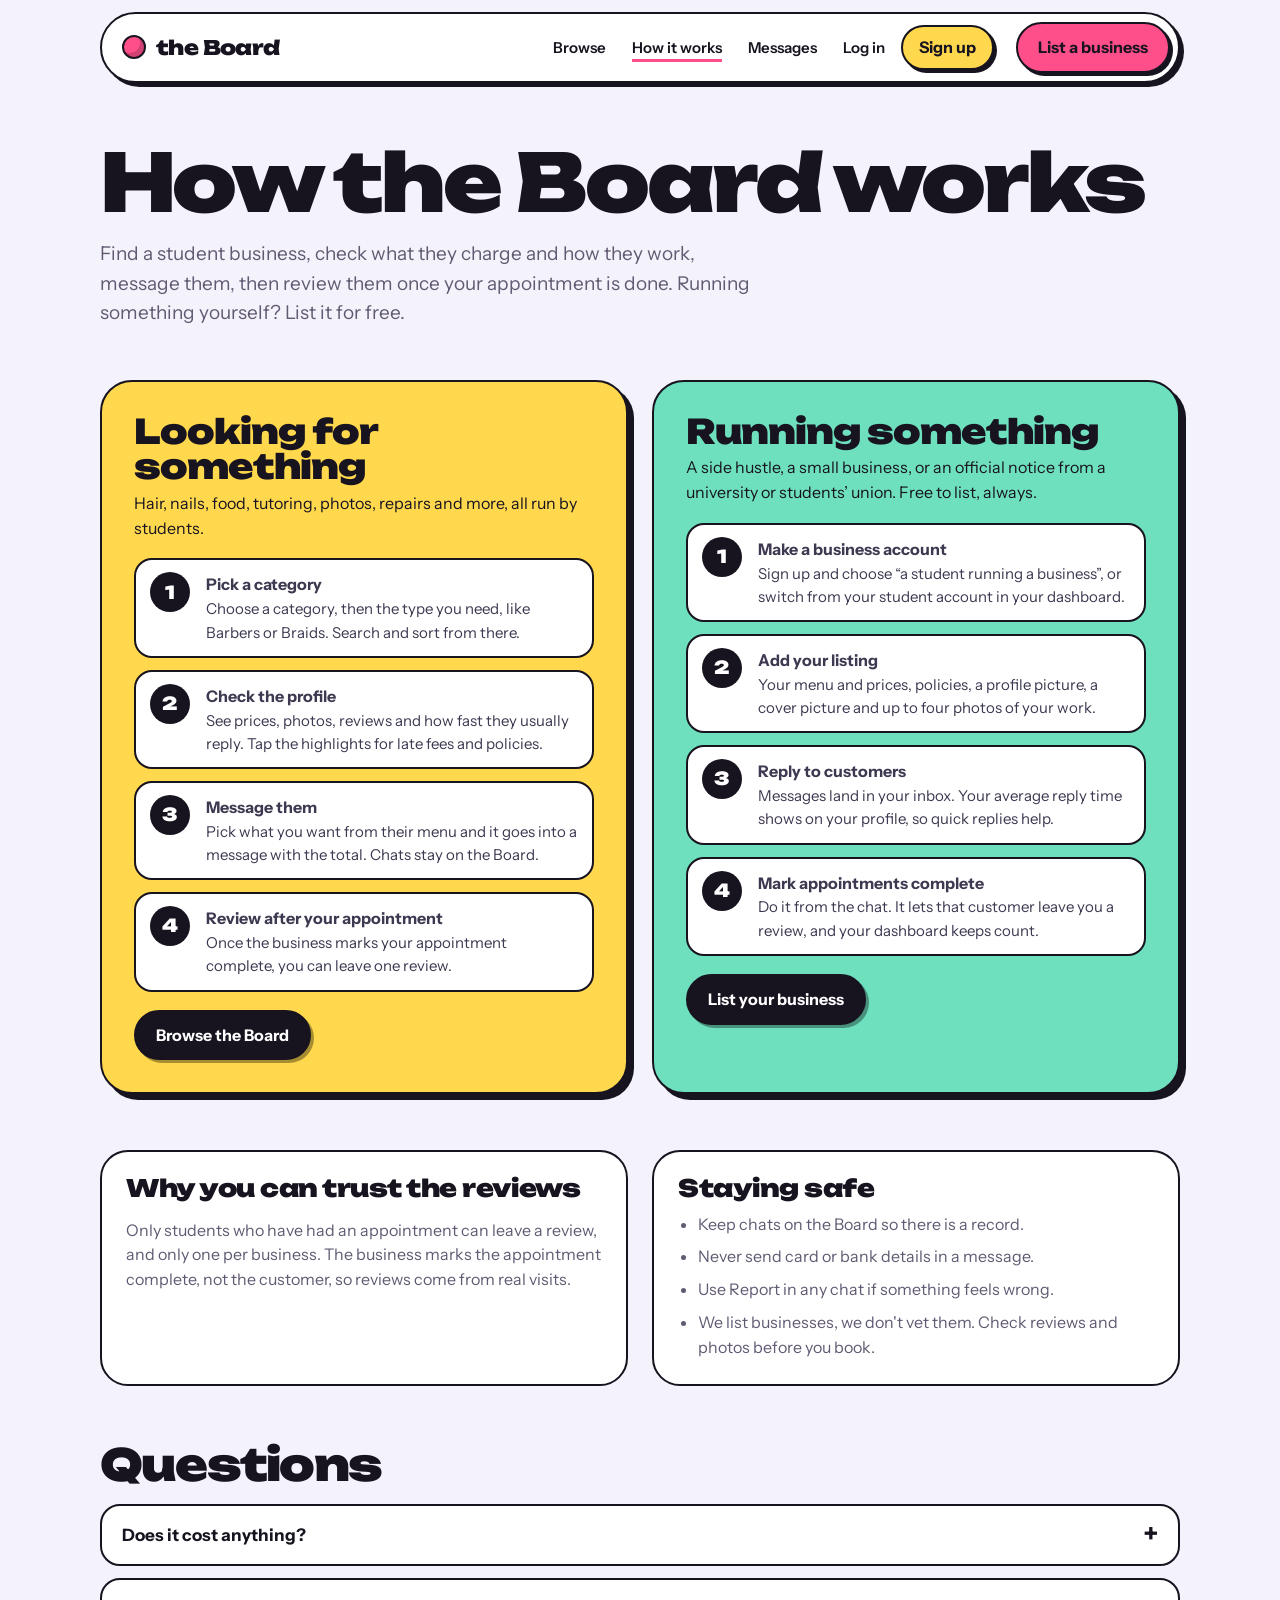
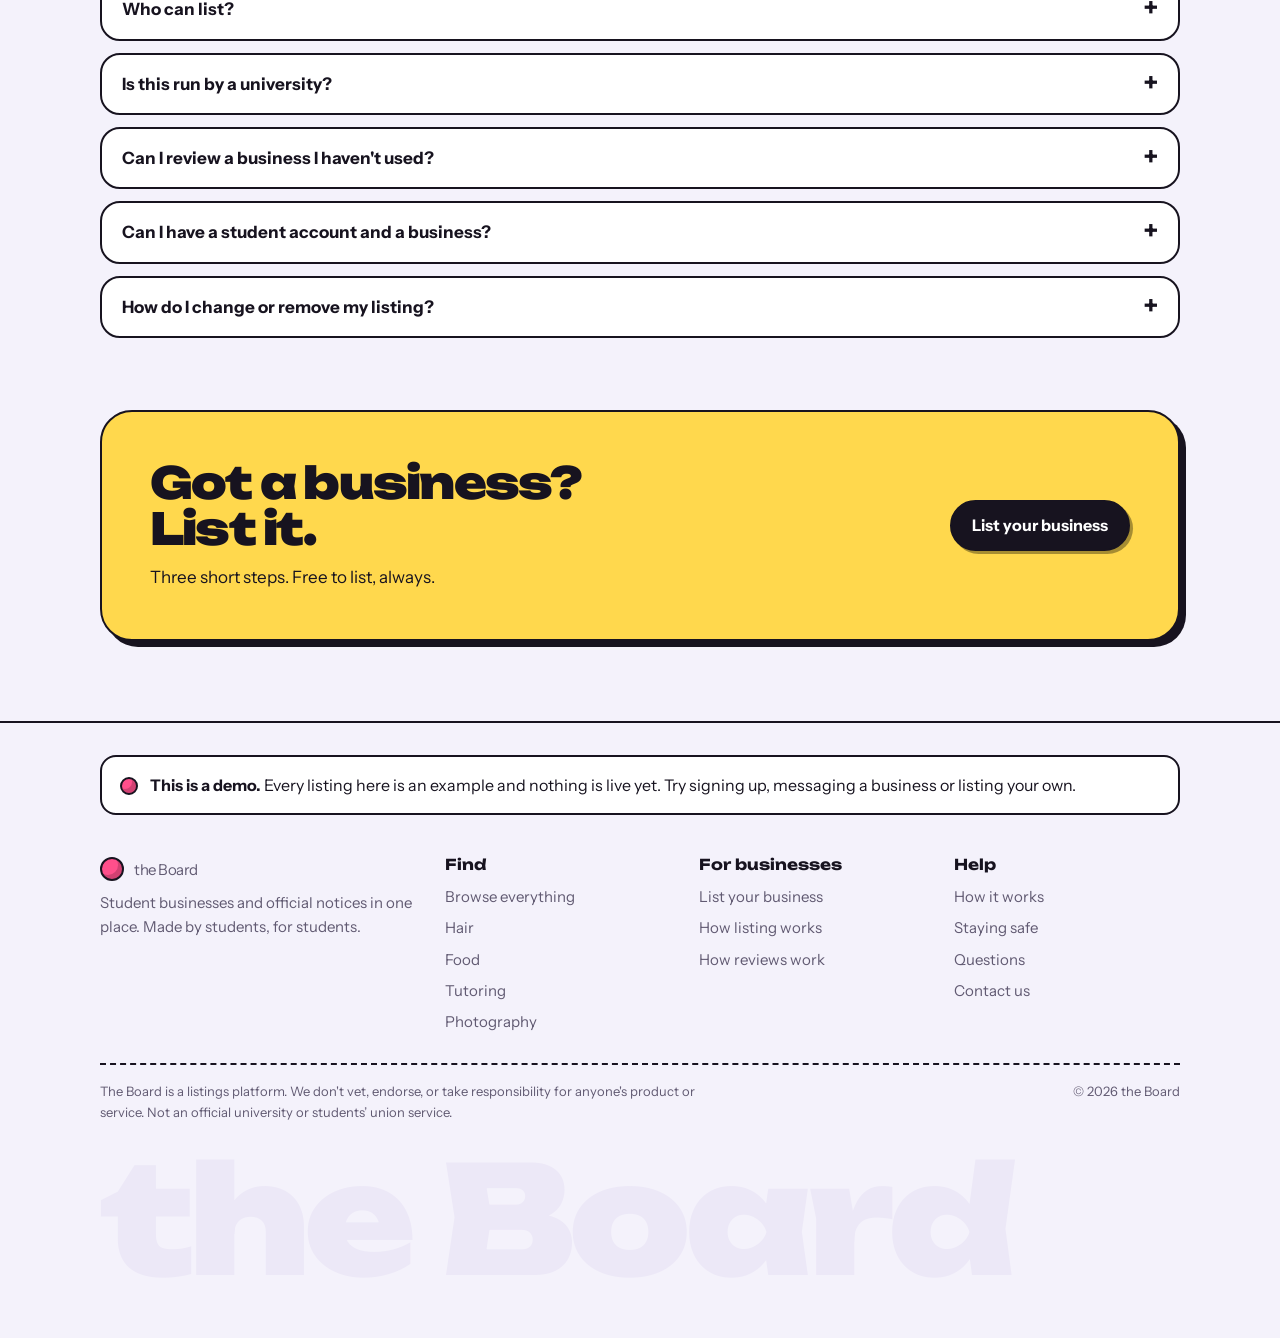
==== how-it-works.html @ af0146d9 "Recommended for you (location, rating, reviews), rating dropdown, remove societies Co-Authored-By: C" ====
<!doctype html>
<html lang="en">
<head>
<meta charset="utf-8">
<meta name="viewport" content="width=device-width, initial-scale=1, viewport-fit=cover">
<meta name="color-scheme" content="light dark">
<title>How it works | the Board</title>
<meta name="description" content="How finding, messaging, reviewing and listing work on the Board.">
<link rel="preconnect" href="https://fonts.googleapis.com">
<link rel="preconnect" href="https://fonts.gstatic.com" crossorigin>
<link rel="stylesheet" href="https://fonts.googleapis.com/css2?family=Unbounded:wght@700;900&family=Instrument+Sans:wght@400;500;600;700&display=swap">
<link rel="stylesheet" href="css/styles.css">
</head>
<body data-page="how">

<header id="site-header"></header>

<main id="top">
  <section class="wrap page-hero">
    <h1>How the Board works</h1>
    <p>Find a student business, check what they charge and how they work, message them, then review them once your appointment is done. Running something yourself? List it for free.</p>
  </section>

  <section class="wrap paths" aria-label="Two ways to use the Board">
    <div class="path" id="students" style="background:var(--butter)">
      <h2>Looking for something</h2>
      <p>Hair, nails, food, tutoring, photos, repairs and more, all run by students.</p>
      <ol>
        <li><span><b>Pick a category</b><span>Choose a category, then the type you need, like Barbers or Braids. Search and sort from there.</span></span></li>
        <li><span><b>Check the profile</b><span>See prices, photos, reviews and how fast they usually reply. Tap the highlights for late fees and policies.</span></span></li>
        <li><span><b>Message them</b><span>Pick what you want from their menu and it goes into a message with the total. Chats stay on the Board.</span></span></li>
        <li><span><b>Review after your appointment</b><span>Once the business marks your appointment complete, you can leave one review.</span></span></li>
      </ol>
      <a class="btn dark" href="index.html#browse">Browse the Board</a>
    </div>
    <div class="path" id="businesses" style="background:var(--mint)">
      <h2>Running something</h2>
      <p>A side hustle, a small business, or an official notice from a university or students’ union. Free to list, always.</p>
      <ol>
        <li><span><b>Make a business account</b><span>Sign up and choose “a student running a business”, or switch from your student account in your dashboard.</span></span></li>
        <li><span><b>Add your listing</b><span>Your menu and prices, policies, a profile picture, a cover picture and up to four photos of your work.</span></span></li>
        <li><span><b>Reply to customers</b><span>Messages land in your inbox. Your average reply time shows on your profile, so quick replies help.</span></span></li>
        <li><span><b>Mark appointments complete</b><span>Do it from the chat. It lets that customer leave you a review, and your dashboard keeps count.</span></span></li>
      </ol>
      <button class="btn dark" type="button" data-open-register>List your business</button>
    </div>
  </section>

  <section class="wrap info">
    <div class="infobox" id="reviews">
      <h2>Why you can trust the reviews</h2>
      <p>Only students who have had an appointment can leave a review, and only one per business. The business marks the appointment complete, not the customer, so reviews come from real visits.</p>
    </div>
    <div class="infobox" id="safety">
      <h2>Staying safe</h2>
      <ul>
        <li>Keep chats on the Board so there is a record.</li>
        <li>Never send card or bank details in a message.</li>
        <li>Use Report in any chat if something feels wrong.</li>
        <li>We list businesses, we don't vet them. Check reviews and photos before you book.</li>
      </ul>
    </div>
  </section>

  <section class="wrap faq" id="faq" aria-labelledby="faq-h">
    <h2 id="faq-h">Questions</h2>
    <details><summary>Does it cost anything?</summary><p>No. Browsing, messaging and listing are all free.</p></details>
    <details><summary>Who can list?</summary><p>Any student running a business, plus university and students’ union staff for official notices. You need a business account to list.</p></details>
    <details><summary>Is this run by a university?</summary><p>No. The Board is made by students. It is not an official university or students’ union service, and it is open to students from any university.</p></details>
    <details><summary>Can I review a business I haven't used?</summary><p>No. Reviews unlock once the business marks your appointment complete, so every review comes from a real customer.</p></details>
    <details><summary>Can I have a student account and a business?</summary><p>Yes. A business account can still message other businesses. Use “My enquiries” in Messages to see those chats.</p></details>
    <details><summary>How do I change or remove my listing?</summary><p>Email us at hello@theboard.example for now. Editing from your dashboard is coming.</p></details>
  </section>

  <section class="wrap" aria-labelledby="join-h">
    <div class="banner">
      <div><h2 id="join-h">Got a business? List it.</h2><p>Three short steps. Free to list, always.</p></div>
      <button class="btn dark" type="button" data-open-register>List your business</button>
    </div>
  </section>
</main>

<footer id="site-footer"></footer>
<noscript><div class="wrap" style="padding-block:24px">The Board needs JavaScript.</div></noscript>

<!-- Order matters: settings, demo backend (remove these two in production), API client, then the screens. -->
<script src="js/config.js"></script>
<script src="js/seed.js"></script>
<script src="js/mock-backend.js"></script>
<script src="js/api.js"></script>
<script src="js/ui-core.js"></script>
<script src="js/ui-shell.js"></script>
<script src="js/ui-auth.js"></script>
<script src="js/ui-browse.js"></script>
<script src="js/ui-register.js"></script>
<script src="js/ui-detail.js"></script>
<script src="js/ui-messages.js"></script>
<script src="js/ui-dashboard.js"></script>
<script src="js/ui-home.js"></script>
<script src="js/main.js"></script>
</body>
</html>
---- css/styles.css ----
/* ===== Tokens ===== */
:root{
  --bg:#F4F2FB; --surface:#FFFFFF; --ink:#17131F; --muted:#615A72; --line:#17131F; --shadow:#17131F; --chip:#ECE8F7;
  --pink:#FF4F8B; --butter:#FFD84D; --mint:#6EE0BE; --lilac:#B9A8FF; --sky:#7CC6FF; --onpop:#17131F;
  --radius:24px;
  --display:"Unbounded","Arial Black",system-ui,sans-serif;
  --body:"Instrument Sans",system-ui,-apple-system,"Segoe UI",sans-serif;
  --mono:ui-monospace,SFMono-Regular,Menlo,Consolas,monospace;
}
@media (prefers-color-scheme:dark){
  :root{
    --bg:#120F19; --surface:#1D1828; --ink:#F3F0FA; --muted:#A79FBA; --line:#F3F0FA; --shadow:#000000; --chip:#2A2338;
    --pink:#FF6A9C;
  }
}

/* ===== Base ===== */
*{box-sizing:border-box}
html{scroll-behavior:smooth;scroll-padding-top:96px;scrollbar-color:var(--muted) var(--bg)}
body{margin:0;background:var(--bg);color:var(--ink);font-family:var(--body);font-size:16px;line-height:1.55;-webkit-font-smoothing:antialiased}
::selection{background:var(--pink);color:var(--onpop)}
input,textarea,select{caret-color:var(--pink)}
h1,h2,h3{font-family:var(--display);margin:0;line-height:1.05;text-wrap:balance}
a{color:inherit}
button{font:inherit;color:inherit;cursor:pointer}
:focus-visible{outline:3px solid var(--pink);outline-offset:3px}
.wrap{max-width:1120px;margin:0 auto;padding-inline:20px}
.sr{position:absolute;width:1px;height:1px;overflow:hidden;clip:rect(0 0 0 0);white-space:nowrap}
svg{display:block;flex:none}

/* ===== Buttons ===== */
.btn{display:inline-flex;align-items:center;justify-content:center;gap:8px;border:2px solid var(--line);border-radius:999px;padding:11px 20px;font-weight:700;background:var(--butter);color:var(--onpop);box-shadow:3px 3px 0 var(--shadow);text-decoration:none;transition:transform .12s,box-shadow .12s}
.btn:hover{transform:translate(-2px,-2px);box-shadow:5px 5px 0 var(--shadow)}
.btn:active{transform:translate(2px,2px);box-shadow:1px 1px 0 var(--shadow)}
.btn.pink{background:var(--pink)}
.btn.ghost{background:var(--surface);color:var(--ink)}
.btn.dark{background:#17131F;color:#FFFFFF;border-color:#17131F;box-shadow:3px 3px 0 rgba(0,0,0,.35)}
.btn[disabled]{opacity:.5;cursor:not-allowed;transform:none;box-shadow:none}

/* ===== Header (option C pill) ===== */
.bar{position:sticky;top:0;z-index:20;background:var(--bg);padding-block:12px}
.pill{display:flex;align-items:center;justify-content:space-between;gap:12px;border:2px solid var(--line);border-radius:999px;background:var(--surface);padding:8px 8px 8px 20px;box-shadow:4px 4px 0 var(--shadow)}
.logo{display:flex;align-items:center;gap:10px;font-family:var(--display);font-weight:900;font-size:20px;letter-spacing:-.03em;text-decoration:none}
.pin{width:24px;height:24px;border-radius:50%;background:var(--pink);border:2px solid var(--line);box-shadow:inset -4px -4px 0 rgba(0,0,0,.18)}
.nav{display:flex;align-items:center;gap:22px;white-space:nowrap}
.nav a.l{font-weight:600;font-size:15px;text-decoration:none;padding:8px 2px}
.nav a.l:hover{text-decoration:underline;text-underline-offset:4px}
.authnav{display:inline-flex;align-items:center;gap:14px}
.authnav .me{display:inline-flex;align-items:center;gap:8px;font-weight:600;font-size:14px}
.authnav .me .av{box-shadow:none}
.authnav .btn{padding:8px 16px}
.logo{white-space:nowrap}
@media (max-width:640px){.nav a.l,.authnav .navbtn,.authnav .me span:last-child,.listbtn{display:none}.nav{gap:12px}}

/* ===== Hero (friend's theme) ===== */
.hero{position:relative;padding-block:44px 36px}
.eyebrow{display:flex;flex-wrap:wrap;gap:8px;align-items:center;font-family:var(--mono);font-size:12px;letter-spacing:.1em;text-transform:uppercase;color:var(--muted)}
.eyebrow i{width:8px;height:8px;border-radius:50%;background:var(--mint);border:1.5px solid var(--line)}
.hero h1{font-size:clamp(40px,8.4vw,92px);font-weight:900;letter-spacing:-.04em;margin-top:18px;max-width:14ch}
.hero h1 .hl{display:inline-block;background:var(--butter);color:var(--onpop);padding:0 .12em;border-radius:.12em;transform:rotate(-2deg)}
.hero h1 .sq{text-decoration:underline wavy var(--pink);text-decoration-thickness:.07em;text-underline-offset:.12em}
.lede{font-size:clamp(17px,2.2vw,20px);max-width:52ch;margin:24px 0 0;color:var(--muted)}
.lede s{text-decoration-color:var(--pink);text-decoration-thickness:2px}
.hero-ctas{display:flex;flex-wrap:wrap;gap:12px;margin-top:28px}
.stickers{position:absolute;right:20px;top:56px;display:flex;flex-direction:column;gap:12px;align-items:flex-end;pointer-events:none}
.sticker{font-family:var(--display);font-weight:700;font-size:13px;padding:10px 14px;border:2px solid var(--line);border-radius:14px;color:var(--onpop);box-shadow:3px 3px 0 var(--shadow)}
.sticker.a{background:var(--mint);transform:rotate(6deg)}
.sticker.b{background:var(--lilac);transform:rotate(-5deg);margin-right:30px}
.sticker.c{background:var(--sky);transform:rotate(3deg)}
@media (max-width:900px){.stickers{display:none}}

/* ===== Marquee ===== */
.marquee{display:flex;align-items:stretch;border-block:2px solid var(--line);background:var(--pink);color:var(--onpop);overflow:hidden;white-space:nowrap}
.mq-label{flex:none;display:flex;align-items:center;padding:0 18px;background:#17131F;color:#fff;font-family:var(--display);font-weight:700;font-size:13px;letter-spacing:0;border-right:2px solid var(--line);z-index:1}
.mq-scroll{flex:1;min-width:0;overflow:hidden}
.track{display:inline-flex;padding-block:12px;font-family:var(--display);font-weight:700;font-size:15px;animation:slide 40s linear infinite}
.track span{display:inline-flex;align-items:center}
.track span::after{content:"";width:9px;height:9px;background:var(--onpop);transform:rotate(45deg);margin-inline:34px}
@keyframes slide{to{transform:translateX(-50%)}}
.lbl{font-weight:600;font-size:14px}

/* ===== Browse: search, tiles, lanes ===== */
.browse{padding-top:64px}
.search{display:flex;align-items:center;gap:10px;max-width:720px;margin:0 auto;border:2px solid var(--line);border-radius:999px;background:var(--surface);padding:7px 7px 7px 22px;box-shadow:6px 6px 0 var(--shadow)}
.search input{flex:1;min-width:0;height:48px;border:0;background:transparent;color:var(--ink);font:inherit;font-size:18px;outline:none}
.search input::placeholder{color:var(--muted)}
.search:focus-within{outline:3px solid var(--pink);outline-offset:3px}
.tiles{display:grid;grid-template-columns:repeat(auto-fit,minmax(160px,1fr));gap:16px;margin-top:32px}
.tile{display:flex;flex-direction:column;align-items:flex-start;gap:22px;text-align:left;border:2px solid var(--line);border-radius:var(--radius);padding:20px;color:#17131F;box-shadow:4px 4px 0 var(--shadow);transition:transform .12s,box-shadow .12s}
.tile:hover{transform:translate(-2px,-2px);box-shadow:6px 6px 0 var(--shadow)}
.tile[aria-pressed="true"]{outline:3px solid var(--pink);outline-offset:3px;transform:translate(-2px,-2px)}
.tile b{font-family:var(--body);font-weight:700;font-size:20px;line-height:1.1}
.filter-note{display:flex;align-items:center;gap:10px;margin-top:18px;color:var(--muted);font-size:15px}
.link{background:none;border:0;padding:6px 2px;text-decoration:underline;text-underline-offset:3px;font-weight:600;color:var(--ink)}
.lanes{display:grid;grid-template-columns:repeat(auto-fit,minmax(240px,1fr));gap:18px;margin-top:44px}
.lane{text-align:left;border:2px solid var(--line);border-radius:var(--radius);background:var(--surface);color:var(--ink);padding:20px 22px;display:flex;flex-direction:column;gap:8px;box-shadow:4px 4px 0 var(--shadow);transition:transform .12s,box-shadow .12s,background .12s}
.lane:hover{transform:translate(-2px,-2px);box-shadow:6px 6px 0 var(--shadow)}
.lane h3{font-size:18px;font-weight:700;letter-spacing:-.02em;display:flex;justify-content:space-between;gap:10px;align-items:baseline}
.lane .n{font-family:var(--mono);font-size:13px;font-variant-numeric:tabular-nums}
.lane p{margin:0;font-size:15px;color:var(--muted)}
.lane[aria-selected="true"]{background:var(--c);color:var(--onpop);transform:translate(-2px,-2px);box-shadow:6px 6px 0 var(--shadow)}
.lane[aria-selected="true"] p{color:var(--onpop)}

/* ===== Cards ===== */
.grid{display:grid;grid-template-columns:repeat(auto-fill,minmax(270px,1fr));gap:24px;margin-top:28px}
.card{display:flex;flex-direction:column;min-width:0;background:var(--surface);border:2px solid var(--line);border-radius:var(--radius);overflow:hidden;box-shadow:4px 4px 0 var(--shadow)}
.card-head{position:relative;height:96px;display:flex;align-items:flex-start;padding:16px 20px 0;color:#17131F;border-bottom:2px solid var(--line)}
.ex{position:absolute;top:12px;right:12px;font-family:var(--mono);font-size:11px;letter-spacing:.06em;text-transform:uppercase;background:#FFFFFF;color:#17131F;border:2px solid #17131F;border-radius:999px;padding:3px 10px}
.card-body{display:flex;flex-direction:column;gap:10px;padding:18px 20px 20px;flex:1}
.cat{font-family:var(--mono);font-size:12px;letter-spacing:.08em;text-transform:uppercase;color:var(--muted)}
.card h3{font-size:18px;font-weight:700;letter-spacing:-.02em;line-height:1.2}
.card p{margin:0;color:var(--muted);font-size:15px}
.meta{display:flex;flex-wrap:wrap;gap:6px}
.meta span{font-size:13px;background:var(--chip);border-radius:8px;padding:3px 8px}
.contact{margin-top:auto;padding-top:12px;border-top:2px dashed var(--chip);display:flex;justify-content:space-between;align-items:center;gap:8px;min-width:0;font-size:14px}
.contact code{font-family:var(--mono);overflow:hidden;text-overflow:ellipsis;white-space:nowrap;min-width:0}
.copy{border:2px solid var(--line);background:transparent;border-radius:8px;padding:4px 12px;font-size:13px;font-weight:600}
.copy:hover{background:var(--chip)}
.empty{grid-column:1/-1;border:2px dashed var(--muted);border-radius:var(--radius);padding:32px;text-align:center;color:var(--muted)}

/* ===== Three steps ===== */
.how{margin-top:96px;display:grid;grid-template-columns:repeat(auto-fit,minmax(250px,1fr));gap:20px}
.how h2{grid-column:1/-1;font-size:clamp(28px,5vw,48px);font-weight:900;letter-spacing:-.04em;margin-bottom:12px}
.step{border:2px solid var(--line);border-radius:var(--radius);padding:24px;color:#17131F;box-shadow:4px 4px 0 var(--shadow)}
.step:nth-of-type(1){background:var(--lilac)} .step:nth-of-type(2){background:var(--mint)} .step:nth-of-type(3){background:var(--butter)}
.step b{display:block;font-family:var(--display);font-weight:900;font-size:40px;line-height:1}
.step h3{font-size:18px;margin:16px 0 8px}
.step p{margin:0;font-size:16px}

/* ===== Banner ===== */
.banner{margin-top:72px;background:var(--butter);color:#17131F;border:2px solid var(--line);border-radius:32px;box-shadow:6px 6px 0 var(--shadow);padding:clamp(24px,5vw,48px);display:flex;align-items:center;justify-content:space-between;gap:28px;flex-wrap:wrap}
.banner h2{font-size:clamp(28px,4.5vw,44px);font-weight:900;letter-spacing:-.04em;max-width:14ch}
.banner p{margin:12px 0 0;max-width:44ch;font-size:17px}

/* ===== Footer ===== */
footer{margin-top:80px;border-top:2px solid var(--line);padding-block:32px 48px}
footer .wrap{display:grid;gap:14px}
.notice{display:flex;gap:12px;align-items:flex-start;border:2px solid var(--line);border-radius:16px;padding:16px 18px;background:var(--surface)}
.notice .pin{width:18px;height:18px;margin-top:4px}
footer small{display:block;max-width:70ch;color:var(--muted);font-size:13px}
.big{font-family:var(--display);font-weight:900;font-size:clamp(48px,14vw,150px);letter-spacing:-.04em;line-height:.95;color:var(--chip);margin-top:12px;user-select:none}

/* ===== Register sheet ===== */
.overlay{position:fixed;inset:0;z-index:50;display:grid;place-items:center;padding:16px;background:rgba(18,15,25,.6)}
.overlay[hidden]{display:none}
.sheet{background:var(--bg);border:2px solid var(--line);border-radius:28px;box-shadow:6px 6px 0 var(--shadow);width:100%;max-width:520px;max-height:calc(100% - 16px);overflow:auto;padding:24px}
.sheet-head{display:flex;justify-content:space-between;align-items:center;gap:12px}
.sheet h2{font-size:20px;letter-spacing:-.02em;outline:none}
.x{width:40px;height:40px;border:2px solid var(--line);border-radius:50%;background:var(--surface);display:grid;place-items:center}
.progress{display:flex;gap:6px;margin:16px 0 20px}
.progress i{flex:1;height:6px;border-radius:9px;background:var(--chip)}
.progress i.on{background:var(--pink)}
.choices{display:grid;gap:12px}
.choice{text-align:left;border:2px solid var(--line);background:var(--surface);color:var(--ink);border-radius:18px;padding:14px 16px;display:flex;gap:14px;align-items:center}
.choice[aria-pressed="true"]{background:var(--mint);color:var(--onpop)}
.choice .ic{width:44px;height:44px;border:2px solid #17131F;border-radius:12px;display:grid;place-items:center;color:#17131F}
.choice strong{display:block}
.choice .s{font-size:14px;opacity:.8}
.f{display:grid;gap:6px;margin-bottom:14px}
label{font-weight:600;font-size:14px}
.hint{font-size:12px;color:var(--muted);font-weight:400}
input[type=text],input[type=password],select,textarea{font:inherit;color:var(--ink);background:var(--surface);border:2px solid var(--line);border-radius:12px;padding:10px 12px;width:100%}
textarea{resize:vertical;min-height:84px}
.err{color:var(--pink);font-size:14px;font-weight:600;margin:0}
.row-btns{display:flex;justify-content:space-between;gap:10px;margin-top:18px;flex-wrap:wrap}
.check{display:flex;gap:10px;align-items:flex-start;font-size:14px;font-weight:400;margin-top:18px}
.check input{margin-top:4px;width:18px;height:18px;accent-color:var(--pink);flex:none}
.done{text-align:center;padding:8px 0}
.big-pin{width:72px;height:72px;margin:6px auto 16px;border-radius:50%;background:var(--pink);border:3px solid var(--line);box-shadow:inset -10px -10px 0 rgba(0,0,0,.18)}
.preview-label{font-family:var(--mono);font-size:11px;letter-spacing:.08em;text-transform:uppercase;color:var(--muted);margin-bottom:8px}
.toast{position:fixed;left:50%;bottom:calc(20px + env(safe-area-inset-bottom,0px));transform:translateX(-50%);background:var(--ink);color:var(--bg);padding:10px 18px;border-radius:999px;font-weight:600;font-size:14px;z-index:60}
.toast[hidden]{display:none}

@media (prefers-reduced-motion:reduce){
  html{scroll-behavior:auto}
  .track{animation:none}
  .btn,.tile,.lane{transition:none}
}

.card-head.has-photo{height:190px;padding:0;background:var(--surface-2,#2a2438)!important}
.card-head .shot{position:absolute;inset:0;width:100%;height:100%;object-fit:cover;border:0;padding:0;margin:0;background:none;cursor:zoom-in;display:block}
.card-head .shot img{width:100%;height:100%;object-fit:cover;display:block}
.card-head .shot:focus-visible{outline:3px solid var(--pink);outline-offset:-5px}
.card-head .pc{position:absolute;left:10px;bottom:10px;background:#17131F;color:#fff;border:2px solid #fff;border-radius:999px;font:700 12px/1 ui-monospace,SFMono-Regular,Menlo,monospace;padding:6px 9px;pointer-events:none}
.photos{display:grid;grid-template-columns:repeat(auto-fill,minmax(84px,1fr));gap:10px;margin-top:10px}
.photos .ph{position:relative;aspect-ratio:1;border:2px solid var(--line);border-radius:12px;overflow:hidden;background:var(--surface-2,#2a2438)}
.photos .ph img{width:100%;height:100%;object-fit:cover;display:block}
.photos .ph button{position:absolute;top:4px;right:4px;width:28px;height:28px;border-radius:50%;border:2px solid #17131F;background:#fff;color:#17131F;font:700 16px/1 inherit;cursor:pointer;padding:0;display:grid;place-items:center}
.photos .ph button:focus-visible{outline:3px solid var(--pink);outline-offset:2px}
.addph{display:inline-flex;align-items:center;gap:8px;border:2px dashed var(--line);border-radius:12px;padding:12px 14px;cursor:pointer;font-weight:600}
.addph:hover{border-style:solid}
.addph:focus-within{outline:3px solid var(--pink);outline-offset:2px}
.addph input{position:absolute;opacity:0;width:1px;height:1px}
#lb{position:fixed;inset:0;z-index:100;background:rgba(10,8,16,.92);display:flex;align-items:center;justify-content:center;padding:20px}
#lb[hidden]{display:none}
#lb img{max-width:100%;max-height:82vh;border-radius:12px;border:2px solid #fff;object-fit:contain}
#lb .lbb{position:absolute;border:2px solid #17131F;background:#fff;color:#17131F;border-radius:999px;min-width:44px;height:44px;font:700 18px/1 inherit;cursor:pointer}
#lb .lbb:focus-visible{outline:3px solid var(--pink);outline-offset:3px}
#lb-x{top:16px;right:16px}#lb-p{left:16px;top:50%}#lb-n{right:16px;top:50%}
#lb-c{position:absolute;bottom:18px;left:0;right:0;text-align:center;color:#fff;font:600 13px ui-monospace,monospace}

.btn.sm{padding:7px 14px;font-size:14px;align-self:flex-start}
.rate{display:flex;align-items:center;gap:8px;font-size:14px;color:var(--muted)}
.stars{display:inline-flex;gap:1px;color:#E8A800}
.subs{display:flex;flex-wrap:wrap;gap:8px;margin-top:12px}
.subs[hidden]{display:none}
.chipbtn{border:2px solid var(--line);background:var(--surface);color:var(--ink);border-radius:999px;padding:6px 14px;font-weight:600;font-size:14px}
.chipbtn[aria-pressed="true"]{background:var(--pink);color:var(--onpop)}
.chipbtn:focus-visible{outline:3px solid var(--pink);outline-offset:2px}
.dsheet{max-width:640px}
.dsub{font-family:var(--mono);font-size:12px;letter-spacing:.08em;text-transform:uppercase;color:var(--muted);margin:2px 0 0}
.dsec{margin-top:22px}
.dsec h3{font-size:16px;font-weight:800;letter-spacing:-.01em;margin:0 0 10px}
.dsec h4{font-family:var(--mono);font-size:12px;letter-spacing:.08em;text-transform:uppercase;color:var(--muted);margin:14px 0 6px}
.mrow{display:flex;align-items:baseline;gap:10px;padding:8px 0;border-bottom:2px dashed var(--chip)}
.mrow span:first-child{flex:none}
.mrow i{flex:1;border-bottom:2px dotted var(--chip);transform:translateY(-4px);min-width:12px}
.mrow b{font-variant-numeric:tabular-nums}
.policy{border:2px solid var(--line);border-radius:14px;background:var(--butter);color:#17131F;padding:12px 14px;font-size:14px;font-weight:500}
.rv{border:2px solid var(--line);border-radius:14px;background:var(--surface);padding:12px 14px;margin-bottom:10px}
.rv p{margin:6px 0;font-size:15px}
.rvlock{border:2px dashed var(--line);border-radius:14px;padding:14px;margin-top:14px;font-size:15px}
.rv small{color:var(--muted);font-size:12px}
.rvform{border:2px dashed var(--line);border-radius:14px;padding:14px;margin-top:14px}
.dphotos{display:grid;grid-template-columns:repeat(auto-fill,minmax(100px,1fr));gap:8px;margin-top:14px}
.dphotos button{padding:0;border:2px solid var(--line);border-radius:12px;overflow:hidden;aspect-ratio:1;cursor:zoom-in;background:none}
.dphotos img{width:100%;height:100%;object-fit:cover;display:block}

.av{flex:none;display:inline-grid;place-items:center;width:var(--s);height:var(--s);border-radius:50%;border:2px solid #17131F;overflow:hidden;color:#17131F;box-shadow:3px 3px 0 var(--shadow)}
.av b{font-family:var(--display);font-weight:900;font-size:calc(var(--s)*.34);letter-spacing:0}
.av img{width:100%;height:100%;object-fit:cover;display:block}
.who{display:flex;align-items:flex-end;gap:10px;margin-top:-40px;margin-bottom:2px;flex-wrap:wrap;position:relative}
.svc{display:inline-block;background:#17131F;color:#fff;border-radius:999px;padding:5px 12px;font-weight:700;font-size:13px;line-height:1.1}
.dprof{display:flex;gap:16px;align-items:center;margin-top:8px}
.dprof .dsub{margin:6px 0 0}
.avpick{display:flex;align-items:center;gap:14px;flex-wrap:wrap}
.plist{margin:0;padding-left:20px;display:grid;gap:8px;font-size:15px}
.mrow b{text-align:right}

.hls{display:flex;gap:16px;overflow-x:auto;padding:4px 2px 10px}
.hlb{display:grid;justify-items:center;gap:6px;background:none;border:0;color:var(--ink);font:600 12px/1.2 inherit;min-width:76px;max-width:84px;text-align:center;padding:0}
.hlb .ring{width:72px;height:72px;border-radius:50%;padding:3px;background:conic-gradient(var(--pink),var(--butter),var(--pink));display:grid;place-items:center;transition:transform .12s}
.hlb:hover .ring{transform:scale(1.06)}
.hlb .in{width:100%;height:100%;border-radius:50%;border:3px solid var(--bg);display:grid;place-items:center;color:#17131F}
.hlb:focus-visible{outline:3px solid var(--pink);outline-offset:4px;border-radius:12px}
#story{position:fixed;inset:0;z-index:110;background:rgba(10,8,16,.96);display:flex;align-items:center;justify-content:center;gap:18px}
#story[hidden]{display:none}
.st-card{position:relative;width:min(420px,100vw);height:min(100dvh,780px);border-radius:24px;border:2px solid #fff;overflow:hidden;color:#17131F;display:flex;flex-direction:column;box-shadow:0 20px 60px rgba(0,0,0,.5)}
.st-bars{display:flex;gap:4px;padding:12px 14px 0;position:relative;z-index:2}
.st-bars i{flex:1;height:4px;border-radius:4px;background:rgba(23,19,31,.25)}
.st-bars i.done,.st-bars i.cur{background:#17131F}
.st-bars i.cur{opacity:.85}
.st-top{display:flex;align-items:center;gap:10px;padding:12px 14px;position:relative;z-index:2}
.st-top .av{box-shadow:none;border-color:#17131F}
.st-who{display:grid;line-height:1.2;min-width:0;flex:1}
.st-who b{font-size:15px;overflow:hidden;text-overflow:ellipsis;white-space:nowrap}
.st-who small{font-size:12px;opacity:.8}
.st-x{width:44px;height:44px;border-radius:50%;border:2px solid #17131F;background:#fff;color:#17131F;font:700 24px/1 inherit;cursor:pointer;flex:none;position:relative;z-index:3}
.st-x:focus-visible,.st-arrow:focus-visible{outline:3px solid #17131F;outline-offset:3px}
.st-body{flex:1;display:flex;align-items:center;padding:8px 26px 40px;overflow:auto;position:relative;z-index:1}
.st-slide{width:100%;animation:stin .22s ease-out}
@keyframes stin{from{opacity:0;transform:translateY(8px)}}
.st-k{font-family:var(--mono);font-size:12px;letter-spacing:.1em;text-transform:uppercase;margin:0 0 14px}
.st-h{font-family:var(--display);font-weight:900;font-size:34px;line-height:1.05;letter-spacing:-.03em;margin:0 0 22px}
.st-t{font-family:var(--display);font-weight:700;font-size:clamp(22px,5.5vw,28px);line-height:1.25;letter-spacing:-.02em;margin:0}
.st-row{display:flex;justify-content:space-between;gap:14px;align-items:baseline;padding:14px 0;border-bottom:2px dashed rgba(23,19,31,.35);font-size:17px}
.st-row b{font-family:var(--display);font-size:20px;text-align:right}
.st-zone{position:absolute;top:110px;bottom:0;width:38%;background:none;border:0;cursor:pointer;z-index:2}
.st-l{left:0}.st-r{right:0}
.st-arrow{flex:none;width:48px;height:48px;border-radius:50%;border:2px solid #17131F;background:#fff;color:#17131F;font:700 26px/1 inherit;cursor:pointer}
@media (max-width:560px){#story{gap:0}.st-arrow{display:none}.st-card{border-radius:0;border:0;width:100vw;height:100dvh}}
@media (prefers-reduced-motion:reduce){.st-slide{animation:none}.hlb .ring{transition:none}}

.navbtn{position:relative;background:none;border:0;color:inherit;font:inherit;font-weight:600;font-size:15px;padding:8px 2px;cursor:pointer}
.navbtn:hover{text-decoration:underline;text-underline-offset:4px}
.mbadge[hidden]{display:none}
.mbadge{display:inline-grid;place-items:center;min-width:18px;height:18px;border-radius:9px;background:var(--pink);color:var(--onpop);font:700 11px/1 var(--mono);margin-left:6px;padding:0 5px;border:2px solid var(--line)}
.sr{position:absolute;width:1px;height:1px;overflow:hidden;clip:rect(0 0 0 0)}
.acc{border:2px solid var(--line);border-radius:16px;background:var(--surface);overflow:hidden;padding:0}
.acc-h{width:100%;display:flex;align-items:center;gap:12px;padding:14px 16px;background:none;border:0;color:var(--ink);font:inherit;text-align:left;cursor:pointer}
.acc-h:focus-visible{outline:3px solid var(--pink);outline-offset:-4px}
.acc-n{font-weight:800;font-size:16px}
.acc-s{margin-left:auto;display:inline-flex;align-items:center;gap:6px;font-size:14px;color:var(--muted)}
.chev{transition:transform .15s;flex:none}
.acc-h[aria-expanded="true"] .chev{transform:rotate(180deg)}
.acc-p{padding:0 16px 16px;border-top:2px dashed var(--chip)}
.acc-p[hidden]{display:none}
.bars{display:grid;gap:6px;margin:14px 0}
.rbar{display:grid;grid-template-columns:14px 1fr 22px;gap:10px;align-items:center;font-size:13px}
.rbar i{height:10px;border-radius:6px;background:var(--chip);overflow:hidden}
.rbar b{display:block;height:100%;background:#E8A800}
.rbar em{font-style:normal;color:var(--muted);text-align:right}
.msheet{max-width:900px;height:min(88vh,720px);padding:0;overflow:hidden;display:flex}
.mgrid{display:grid;grid-template-columns:290px 1fr;width:100%;min-height:0;height:100%}
.mlist{border-right:2px solid var(--line);padding:16px;display:flex;flex-direction:column;min-height:0}
.mhead{display:flex;justify-content:space-between;align-items:center;margin-bottom:12px}
.mhead h2{font-size:20px;outline:none}
.mtog{display:grid;grid-template-columns:1fr 1fr;border:2px solid var(--line);border-radius:999px;overflow:hidden}
.mtog button{background:var(--surface);color:var(--ink);border:0;padding:8px 6px;font:600 13px/1 inherit;cursor:pointer}
.mtog button[aria-pressed="true"]{background:var(--ink);color:var(--bg)}
.mtog button:focus-visible{outline:3px solid var(--pink);outline-offset:-3px}
.mths{margin-top:12px;display:grid;gap:8px;overflow:auto;align-content:start}
.mth{display:flex;align-items:center;gap:10px;text-align:left;border:2px solid var(--line);border-radius:14px;background:var(--surface);color:var(--ink);padding:8px 10px;cursor:pointer;position:relative}
.mth[aria-current="true"]{background:var(--butter);color:#17131F}
.mth:focus-visible{outline:3px solid var(--pink);outline-offset:2px}
.mt{display:grid;min-width:0;flex:1}
.mt b{font-size:14px;overflow:hidden;text-overflow:ellipsis;white-space:nowrap}
.mt small{font-size:12px;opacity:.75;overflow:hidden;text-overflow:ellipsis;white-space:nowrap}
.udot{width:10px;height:10px;border-radius:50%;background:var(--pink);border:2px solid var(--line);flex:none}
.mempty,.mnone{color:var(--muted);font-size:14px;padding:12px}
.mchat{display:flex;flex-direction:column;min-width:0;min-height:0;height:100%}
.mnone{margin:auto;text-align:center;max-width:260px}
.mchead{display:flex;align-items:center;gap:10px;padding:12px 16px;border-bottom:2px solid var(--line)}
.mwho{display:grid;flex:1;min-width:0}
.mwho b{overflow:hidden;text-overflow:ellipsis;white-space:nowrap}
.mwho small{font-size:12px;color:var(--muted)}
.mback{display:none}
.mmsgs{flex:1;overflow:auto;padding:16px;display:flex;flex-direction:column;gap:10px}
.mb{max-width:78%;display:grid;gap:3px}
.mb span{padding:10px 14px;border-radius:18px;border:2px solid var(--line);font-size:15px;overflow-wrap:anywhere}
.mb small{font-size:11px;color:var(--muted)}
.mb.me{align-self:flex-end}.mb.me span{background:var(--pink);color:var(--onpop);border-bottom-right-radius:4px}.mb.me small{text-align:right}
.mb.them{align-self:flex-start}.mb.them span{background:var(--surface);border-bottom-left-radius:4px}
.msys{align-self:center;text-align:center;font-size:13px;color:var(--muted);background:var(--chip);border-radius:999px;padding:6px 14px}
.mq{display:flex;gap:8px;flex-wrap:wrap;padding:0 16px 8px}
.mform{display:flex;gap:10px;padding:10px 16px 4px}
.mform input{flex:1;min-width:0;border:2px solid var(--line);border-radius:999px;padding:10px 16px;font:inherit;background:var(--surface);color:var(--ink)}
.mform input:focus-visible{outline:3px solid var(--pink);outline-offset:2px}
.mnote{margin:0;padding:4px 16px 12px}
@media (max-width:700px){
  .msheet{height:100dvh;max-height:100dvh;border-radius:0;border:0;max-width:none}
  .mgrid{grid-template-columns:1fr}
  .mgrid .mchat{display:none}
  .msheet.chatting .mlist{display:none}
  .msheet.chatting .mchat{display:flex}
  .mback{display:grid}
  .mlist{border-right:0}
}
@media (prefers-reduced-motion:reduce){.chev{transition:none}}

/* ===== Async states (loading, error, busy) ===== */
@keyframes shimmer{from{background-position:200% 0}to{background-position:-200% 0}}
.sk{background:linear-gradient(90deg,var(--chip) 25%,color-mix(in srgb,var(--chip) 55%,var(--surface)) 50%,var(--chip) 75%);background-size:200% 100%;animation:shimmer 1.4s linear infinite;border-radius:10px}
.skcard{border:2px solid var(--line);border-radius:var(--radius);background:var(--surface);padding:0;overflow:hidden;box-shadow:4px 4px 0 var(--shadow)}
.skcard .sk{border-radius:0;height:120px}
.skcard .skb{padding:16px;display:grid;gap:10px}
.skcard .skb i{display:block;height:14px}
.skcard .skb i:nth-child(1){width:35%}.skcard .skb i:nth-child(2){width:70%;height:20px}.skcard .skb i:nth-child(3){width:95%}.skcard .skb i:nth-child(4){width:60%}
.dsk{display:grid;gap:12px;padding:8px 0}.dsk i{display:block;height:16px}.dsk i:first-child{height:84px;width:84px;border-radius:50%}
.state{grid-column:1/-1;border:2px dashed var(--line);border-radius:var(--radius);padding:28px 20px;text-align:center;background:var(--surface)}
.state p{margin:0 0 12px;font-weight:600}
.state.err{border-style:solid;background:color-mix(in srgb,var(--pink) 14%,var(--surface))}
.more{grid-column:1/-1;display:flex;justify-content:center;padding-top:6px}
.btn[aria-busy="true"],.btn:disabled{opacity:.6;cursor:progress}
.btn[aria-busy="true"]::after{content:"";width:12px;height:12px;margin-left:8px;border:2px solid currentColor;border-right-color:transparent;border-radius:50%;display:inline-block;animation:spin .7s linear infinite}
@keyframes spin{to{transform:rotate(360deg)}}
.mb.sending{opacity:.55}
.upnote{display:flex;align-items:center;gap:8px;font-size:14px;font-weight:600}
@media (prefers-reduced-motion:reduce){.sk,.btn[aria-busy="true"]::after{animation:none}}

/* ===== Profile cover + overlapping picture (like X / Twitter) ===== */
.dcover{position:relative;margin:14px -24px 0;height:150px;border-block:2px solid var(--line);overflow:hidden;display:grid;place-items:center;color:var(--onpop)}
.dcover img{position:absolute;inset:0;width:100%;height:100%;object-fit:cover}
.dcover .pat{opacity:.5}
.dprof.tw{align-items:flex-start;margin-top:0;padding:0 0 4px}
.dprof.tw .av{--s:104px!important;margin-top:-52px;border-width:4px;border-color:var(--bg);box-shadow:0 0 0 2px var(--line),3px 3px 0 2px var(--shadow);position:relative;z-index:1}
.dprof.tw .dinfo{padding-top:10px;min-width:0}
.dname{font-family:var(--display);font-size:22px;letter-spacing:-.02em;margin:8px 0 0;line-height:1.15}
.stat-line{display:flex;flex-wrap:wrap;gap:6px 14px;align-items:center;margin-top:6px;font-size:14px;color:var(--muted)}
.stat-line b{color:var(--ink)}
.rtime{display:inline-flex;align-items:center;gap:6px;font-size:13px;font-weight:600}
.rtime svg{flex:none}
@media (max-width:520px){.dcover{margin-inline:-20px;height:120px}.dprof.tw .av{--s:88px!important;margin-top:-44px}}

/* chat header for a business */
.mchead.rich{align-items:center}
.mwho .mstats{display:flex;flex-wrap:wrap;gap:2px 10px;align-items:center;font-size:12px;color:var(--muted);margin-top:2px}
.mwho .mstats .stars{display:inline-flex}

/* ===== Dashboards ===== */
.dashsheet{max-width:880px}
.dash-hello{margin:6px 0 2px;font-family:var(--display);font-size:24px;letter-spacing:-.02em}
.dash-role{display:inline-block;font-family:var(--mono);font-size:11px;letter-spacing:.08em;text-transform:uppercase;border:2px solid var(--line);border-radius:999px;padding:2px 10px;background:var(--butter);color:var(--onpop);margin-bottom:6px}
.dash-role.biz{background:var(--mint)}
.tiles-dash{display:grid;grid-template-columns:repeat(auto-fit,minmax(130px,1fr));gap:12px;margin:16px 0}
.stat{border:2px solid var(--line);border-radius:18px;background:var(--surface);padding:12px 14px;box-shadow:3px 3px 0 var(--shadow)}
.stat b{display:block;font-family:var(--display);font-size:24px;letter-spacing:-.02em}
.stat span{font-size:12px;color:var(--muted);font-weight:600}
.dsec2{margin-top:22px}
.dsec2 h3{font-size:16px;margin:0 0 10px}
.drow{display:flex;align-items:center;gap:12px;border:2px solid var(--line);border-radius:16px;background:var(--surface);padding:10px 12px;margin-bottom:10px}
.drow .grow{flex:1;min-width:0}
.drow .grow b{display:block;overflow:hidden;text-overflow:ellipsis;white-space:nowrap}
.drow .grow small{color:var(--muted);display:block;overflow:hidden;text-overflow:ellipsis;white-space:nowrap}
.chip{font-family:var(--mono);font-size:11px;letter-spacing:.06em;text-transform:uppercase;border:2px solid var(--line);border-radius:999px;padding:2px 8px;background:var(--chip)}
.chip.live{background:var(--mint);color:var(--onpop)}.chip.pending{background:var(--butter);color:var(--onpop)}
.upgrade{border:2px dashed var(--line);border-radius:20px;padding:16px;margin-top:22px;background:var(--surface)}
.upgrade p{margin:0 0 10px}

/* ===== Menu pick pop-up ===== */
.msel{max-width:520px}
.msel h4{font-family:var(--mono);font-size:11px;letter-spacing:.1em;text-transform:uppercase;color:var(--muted);margin:16px 0 6px}
.menubtn{display:flex;align-items:center;justify-content:space-between;gap:12px;width:100%;text-align:left;border:2px solid var(--line);border-radius:18px;background:var(--butter);color:var(--onpop);padding:14px 16px;cursor:pointer;box-shadow:3px 3px 0 var(--shadow);font:inherit}
.menubtn b{display:block;font-size:16px}.menubtn small{font-size:13px;opacity:.8}
.menubtn .go{font-size:28px;line-height:1}
.menubtn:focus-visible{outline:3px solid var(--pink);outline-offset:3px}
.mpick{display:flex;align-items:center;gap:12px;width:100%;text-align:left;border:2px solid var(--line);border-radius:14px;background:var(--surface);color:var(--ink);padding:11px 12px;margin-bottom:8px;cursor:pointer;font:inherit}
.mpick .mn{flex:1;min-width:0}
.mpick .mbox{width:22px;height:22px;border:2px solid var(--line);border-radius:7px;display:grid;place-items:center;font-weight:900;flex:none;background:var(--bg)}
.mpick[aria-pressed="true"]{background:var(--mint);color:var(--onpop)}
.mpick[aria-pressed="true"] .mbox{background:var(--ink);color:var(--bg)}
.mpick:focus-visible{outline:3px solid var(--pink);outline-offset:2px}
.mn-foot{position:sticky;bottom:-24px;display:flex;align-items:center;justify-content:space-between;gap:12px;margin:14px -24px -24px;padding:14px 24px;background:var(--bg);border-top:2px solid var(--line)}
.mn-foot small{display:block;color:var(--muted);font-size:12px}
@media (max-width:520px){.mn-foot{flex-direction:column;align-items:stretch}.mn-foot .btn{width:100%}}
.bnpick{height:96px;border:2px solid var(--line);border-radius:14px;overflow:hidden}
.bnpick img{width:100%;height:100%;object-fit:cover;display:block}

/* ===== Site chrome: nav state, mobile menu, footer ===== */
.nav a.l[aria-current="page"]{text-decoration:underline;text-decoration-thickness:3px;text-underline-offset:6px;text-decoration-color:var(--pink)}
.nav a.l{position:relative;color:inherit}
.menu-t{display:none;width:44px;height:44px;border-radius:50%;border:2px solid var(--line);background:var(--butter);color:var(--onpop);place-items:center;cursor:pointer;flex:none}
.menu-t:focus-visible{outline:3px solid var(--pink);outline-offset:2px}
@media (max-width:640px){
  .menu-t{display:grid}
  .pill{position:relative;border-radius:28px}
  .nav{display:none}
  .nav.open{display:flex;flex-direction:column;align-items:stretch;gap:4px;position:absolute;left:0;right:0;top:calc(100% + 10px);background:var(--surface);border:2px solid var(--line);border-radius:24px;padding:12px;box-shadow:4px 4px 0 var(--shadow);white-space:normal}
  .nav.open a.l,.nav.open .navbtn,.nav.open .listbtn,.nav.open .authnav .navbtn,.nav.open .authnav .me span:last-child{display:flex}
  .nav.open a.l,.nav.open .navbtn{padding:12px 10px;border-radius:14px;font-size:17px;text-align:left}
  .nav.open .authnav{flex-wrap:wrap;padding:6px 10px}
  .nav.open .listbtn{justify-content:center;margin-top:6px}
}
.fcols{display:grid;grid-template-columns:1.4fr repeat(3,1fr);gap:28px;padding-top:28px}
.fcols nav{display:grid;align-content:start;gap:8px}
.fcols h3{font-size:15px;margin:0 0 4px}
.fcols a,.flink{color:var(--muted);text-decoration:none;font-size:15px;background:none;border:0;padding:0;text-align:left;cursor:pointer;font:inherit;font-size:15px}
.fcols a:hover,.flink:hover{color:var(--ink);text-decoration:underline;text-underline-offset:4px}
.fbrand p{color:var(--muted);margin:10px 0 0;max-width:32ch;font-size:15px}
.flegal{display:flex;flex-wrap:wrap;justify-content:space-between;gap:10px;border-top:2px dashed var(--line);padding-top:16px;margin-top:16px}
@media (max-width:760px){.fcols{grid-template-columns:1fr 1fr}.fbrand{grid-column:1/-1}}

/* ===== Browse: heading, category panel, filters ===== */
.browse-head{text-align:center;margin-bottom:22px}
.browse-head h2{font-size:clamp(28px,5vw,48px);font-weight:900;letter-spacing:-.04em}
.browse-head p{margin:8px auto 0;color:var(--muted);max-width:46ch}
.hero-how{align-self:center;font-weight:600}
.catpanel{margin-top:22px;border:2px solid var(--line);border-radius:var(--radius);background:var(--surface);padding:18px 20px;box-shadow:4px 4px 0 var(--shadow)}
.cp-head{display:flex;align-items:center;gap:14px}
.cp-head h3{font-size:22px;margin:0}
.cp-head p{margin:2px 0 0;color:var(--muted);font-size:14px}
.cp-head>div{flex:1;min-width:0}
.cp-ic{width:52px;height:52px;border-radius:16px;border:2px solid var(--line);display:grid;place-items:center;color:var(--onpop);flex:none}
.cp-q{margin:16px 0 10px;font-weight:700}
.cp-types{display:flex;flex-wrap:wrap;gap:10px}
.typebtn{display:inline-flex;align-items:center;gap:8px;border:2px solid var(--line);background:var(--bg);color:var(--ink);border-radius:999px;padding:9px 16px;font:inherit;font-weight:700;font-size:15px;cursor:pointer}
.typebtn i{font-style:normal;font:600 12px/1 var(--mono);background:var(--chip);border:1.5px solid var(--line);border-radius:999px;padding:3px 7px;color:var(--ink)}
.typebtn[aria-pressed="true"]{background:var(--ink);color:var(--bg);box-shadow:3px 3px 0 var(--pink)}
.typebtn[aria-pressed="true"] i{background:var(--pink);color:var(--onpop)}
.typebtn:focus-visible,.fsel select:focus-visible{outline:3px solid var(--pink);outline-offset:2px}
.filters{display:flex;flex-wrap:wrap;align-items:center;gap:10px 14px;margin-top:16px}
.fsel{display:inline-flex;align-items:center;gap:8px;font-weight:600;font-size:14px}
.fsel select{border:2px solid var(--line);border-radius:999px;background:var(--surface);color:var(--ink);padding:8px 12px;font:inherit;font-weight:600}
.filters .typebtn{padding:7px 14px;font-size:14px}

/* ===== Inner pages ===== */
.page-hero{padding-block:48px 12px}
.page-hero h1{font-size:clamp(40px,7vw,80px);font-weight:900;letter-spacing:-.04em;line-height:.98;max-width:16ch}
.page-hero p{font-size:19px;color:var(--muted);max-width:52ch;margin:18px 0 0}
.paths{display:grid;grid-template-columns:repeat(auto-fit,minmax(300px,1fr));gap:24px;margin-top:40px}
.path{border:2px solid var(--line);border-radius:32px;padding:clamp(20px,4vw,32px);box-shadow:6px 6px 0 var(--shadow);color:#17131F}
.path h2{font-size:clamp(24px,3.4vw,34px);font-weight:900;letter-spacing:-.03em;margin:0 0 6px}
.path>p{margin:0 0 18px;font-size:16px}
.path ol{list-style:none;margin:0;padding:0;display:grid;gap:12px;counter-reset:s}
.path li{counter-increment:s;display:grid;grid-template-columns:44px 1fr;gap:12px;align-items:start;background:#FFFFFF;border:2px solid #17131F;border-radius:18px;padding:12px 14px}
.path li::before{content:counter(s);display:grid;place-items:center;width:40px;height:40px;border-radius:50%;background:#17131F;color:#FFFFFF;font-family:var(--display);font-weight:900;font-size:18px}
.path li b{display:block;font-size:16px}
.path li span{font-size:15px;color:#3E3850}
.path .btn{margin-top:18px}
.info{display:grid;grid-template-columns:repeat(auto-fit,minmax(280px,1fr));gap:24px;margin-top:56px}
.infobox{border:2px solid var(--line);border-radius:28px;padding:24px;background:var(--surface);scroll-margin-top:110px}
.infobox h2{font-size:24px;font-weight:900;letter-spacing:-.02em;margin:0 0 10px}
.infobox p,.infobox li{color:var(--muted);font-size:16px}
.infobox ul{padding-left:20px;margin:0;display:grid;gap:8px}
.faq{margin-top:56px;scroll-margin-top:110px}
.faq h2{font-size:clamp(28px,4.5vw,44px);font-weight:900;letter-spacing:-.04em;margin-bottom:16px}
.faq details{border:2px solid var(--line);border-radius:20px;background:var(--surface);margin-bottom:12px}
.faq summary{cursor:pointer;padding:16px 20px;font-weight:700;font-size:17px;list-style:none;display:flex;justify-content:space-between;gap:12px}
.faq summary::-webkit-details-marker{display:none}
.faq summary::after{content:"+";font-family:var(--display);font-size:22px;line-height:1}
.faq details[open] summary::after{content:"–"}
.faq details p{margin:0;padding:0 20px 18px;color:var(--muted);max-width:70ch}
.faq summary:focus-visible{outline:3px solid var(--pink);outline-offset:2px;border-radius:18px}
#businesses,#students,#reviews,#safety{scroll-margin-top:110px}

/* Messages as a page */
.msg-wrap{padding-block:20px 0}
.msheet.page{max-width:none;width:100%;height:calc(100dvh - 130px);min-height:520px;border-radius:28px;box-shadow:6px 6px 0 var(--shadow);background:var(--bg);border:2px solid var(--line);overflow:hidden;display:flex}
.msheet.page h1{font-size:24px;letter-spacing:-.02em;outline:none}
.mempty-page{margin:auto;text-align:center;padding:32px;max-width:420px}
.mempty-page h1{margin-bottom:10px}
.mempty-page p{color:var(--muted);margin:0 0 18px}
@media (max-width:640px){.msheet.page{height:calc(100dvh - 100px);border-radius:20px}}

/* ===== Recommended for you ===== */
.reco{padding-top:56px}
.reco-head{display:flex;flex-wrap:wrap;align-items:flex-end;justify-content:space-between;gap:16px}
.reco-head h2{font-size:clamp(28px,4.5vw,44px);font-weight:900;letter-spacing:-.04em}
.reco-head p{margin:6px 0 0;color:var(--muted);max-width:52ch}
.reco-ctl{display:flex;flex-wrap:wrap;align-items:center;gap:10px}
.reco-grid{margin-top:20px}
.near{display:inline-flex;align-items:center;gap:6px;margin:0 0 12px;font-weight:700;font-size:14px}
.near::before{content:"";width:8px;height:8px;border-radius:50%;background:var(--mint);border:1.5px solid var(--line)}
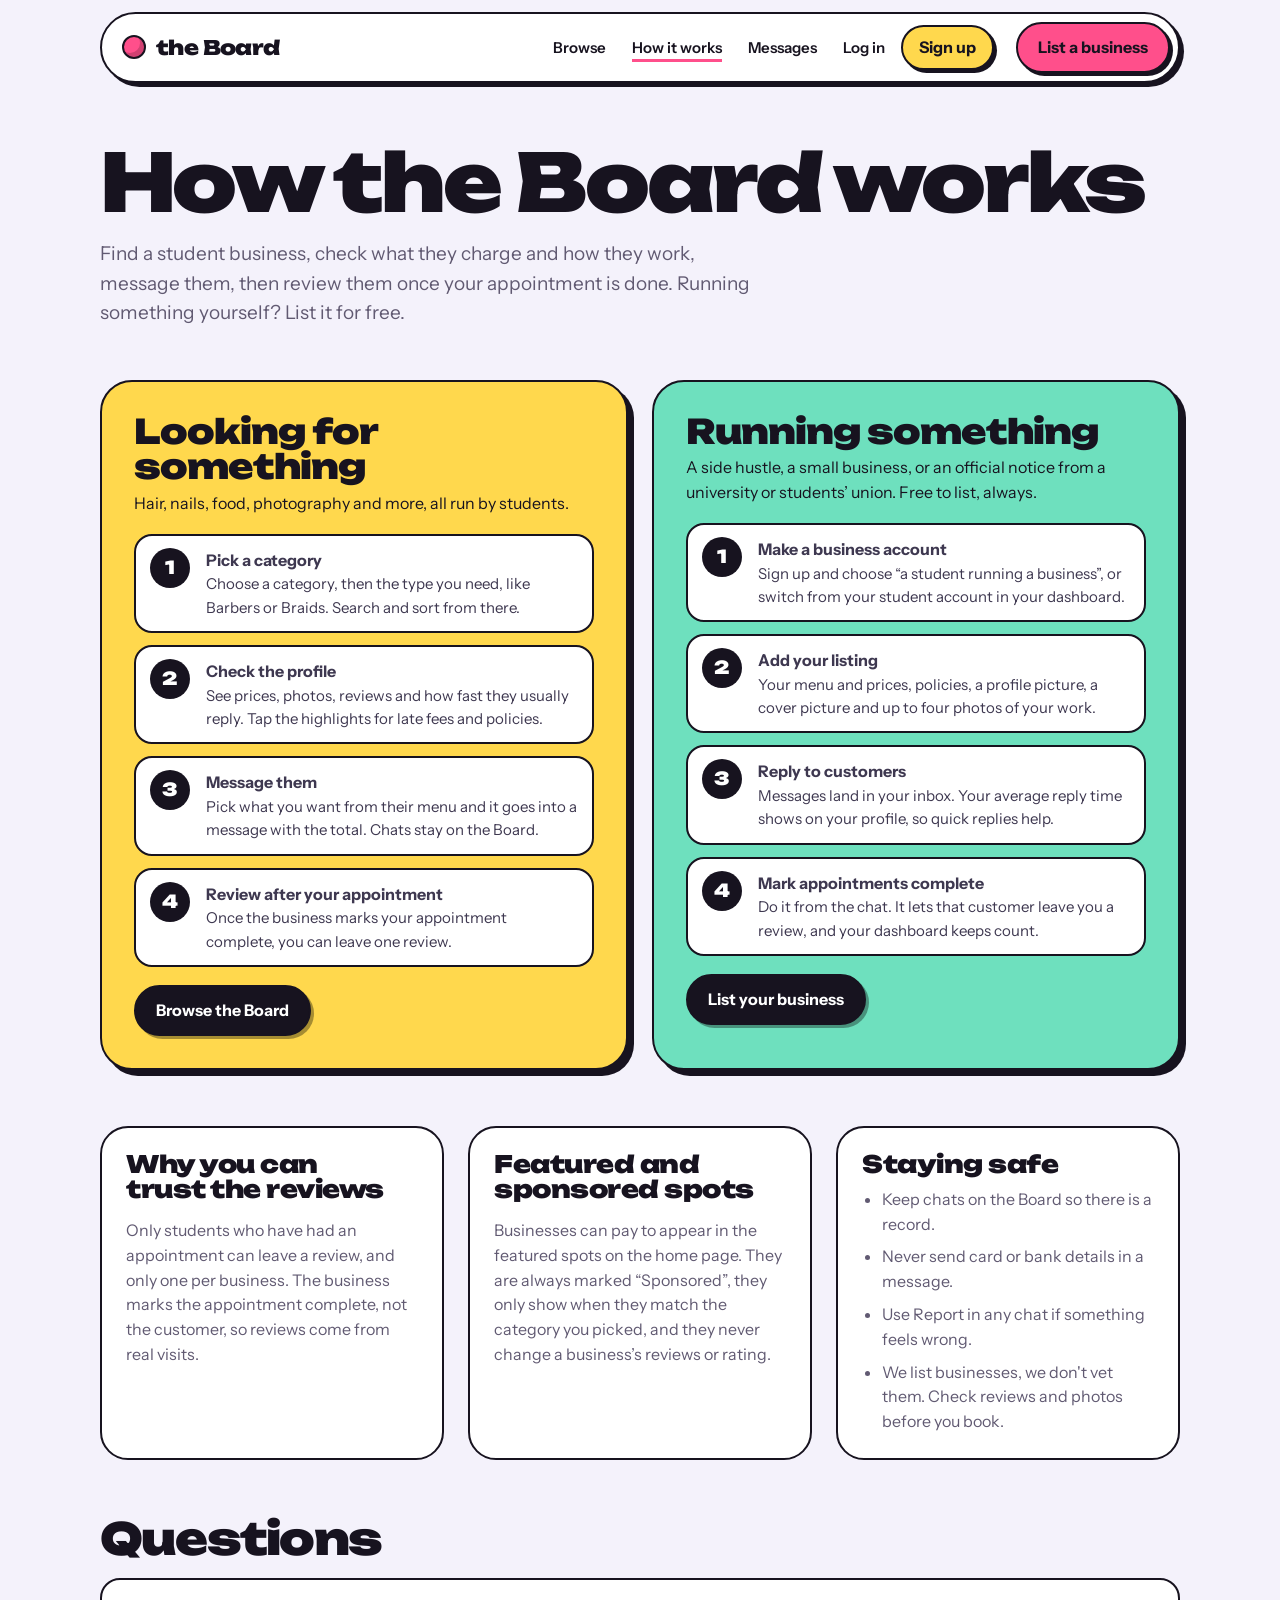
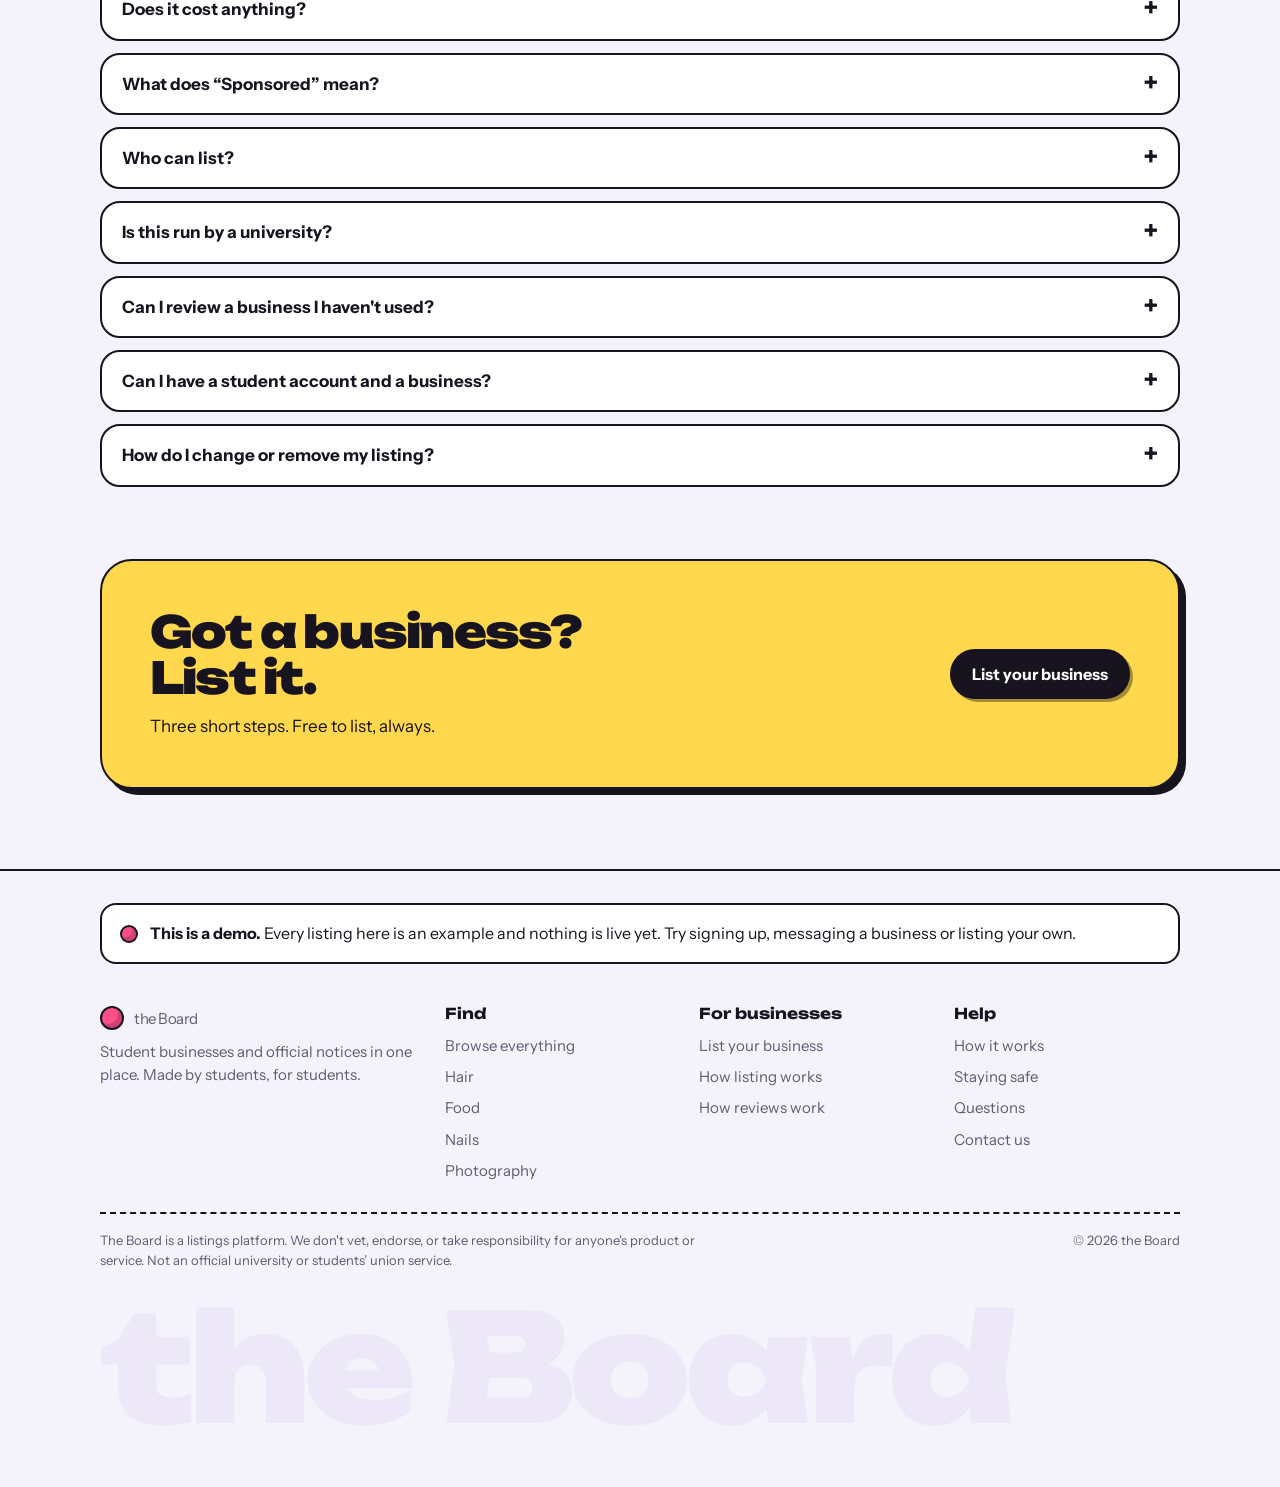
==== commit b2c806d4: "Browse first, sponsored placements (3 demo options), remove Tutoring and Repairs Co-Authored-By: Cla" ====
--- a/how-it-works.html
+++ b/how-it-works.html
@@ -24,7 +24,7 @@
   <section class="wrap paths" aria-label="Two ways to use the Board">
     <div class="path" id="students" style="background:var(--butter)">
       <h2>Looking for something</h2>
-      <p>Hair, nails, food, tutoring, photos, repairs and more, all run by students.</p>
+      <p>Hair, nails, food, photography and more, all run by students.</p>
       <ol>
         <li><span><b>Pick a category</b><span>Choose a category, then the type you need, like Barbers or Braids. Search and sort from there.</span></span></li>
         <li><span><b>Check the profile</b><span>See prices, photos, reviews and how fast they usually reply. Tap the highlights for late fees and policies.</span></span></li>
@@ -51,6 +51,10 @@
       <h2>Why you can trust the reviews</h2>
       <p>Only students who have had an appointment can leave a review, and only one per business. The business marks the appointment complete, not the customer, so reviews come from real visits.</p>
     </div>
+    <div class="infobox" id="featured">
+      <h2>Featured and sponsored spots</h2>
+      <p>Businesses can pay to appear in the featured spots on the home page. They are always marked “Sponsored”, they only show when they match the category you picked, and they never change a business’s reviews or rating.</p>
+    </div>
     <div class="infobox" id="safety">
       <h2>Staying safe</h2>
       <ul>
@@ -65,6 +69,7 @@
   <section class="wrap faq" id="faq" aria-labelledby="faq-h">
     <h2 id="faq-h">Questions</h2>
     <details><summary>Does it cost anything?</summary><p>No. Browsing, messaging and listing are all free.</p></details>
+    <details><summary>What does “Sponsored” mean?</summary><p>The business paid to be shown in a featured spot. Everything else on the Board, including search results, ratings and reviews, is the same for every business.</p></details>
     <details><summary>Who can list?</summary><p>Any student running a business, plus university and students’ union staff for official notices. You need a business account to list.</p></details>
     <details><summary>Is this run by a university?</summary><p>No. The Board is made by students. It is not an official university or students’ union service, and it is open to students from any university.</p></details>
     <details><summary>Can I review a business I haven't used?</summary><p>No. Reviews unlock once the business marks your appointment complete, so every review comes from a real customer.</p></details>
@@ -96,7 +101,7 @@
 <script src="js/ui-detail.js"></script>
 <script src="js/ui-messages.js"></script>
 <script src="js/ui-dashboard.js"></script>
-<script src="js/ui-home.js"></script>
+<script src="js/ui-promo.js"></script>
 <script src="js/main.js"></script>
 </body>
 </html>
--- a/css/styles.css
+++ b/css/styles.css
@@ -491,7 +491,7 @@
 .faq details[open] summary::after{content:"–"}
 .faq details p{margin:0;padding:0 20px 18px;color:var(--muted);max-width:70ch}
 .faq summary:focus-visible{outline:3px solid var(--pink);outline-offset:2px;border-radius:18px}
-#businesses,#students,#reviews,#safety{scroll-margin-top:110px}
+#businesses,#students,#reviews,#safety,#featured{scroll-margin-top:110px}
 
 /* Messages as a page */
 .msg-wrap{padding-block:20px 0}
@@ -510,4 +510,85 @@
 .reco-ctl{display:flex;flex-wrap:wrap;align-items:center;gap:10px}
 .reco-grid{margin-top:20px}
 .near{display:inline-flex;align-items:center;gap:6px;margin:0 0 12px;font-weight:700;font-size:14px}
-.near::before{content:"";width:8px;height:8px;border-radius:50%;background:var(--mint);border:1.5px solid var(--line)}
+
+
+/* ===== Whole card opens the profile ===== */
+.card{position:relative;transition:transform .12s ease,box-shadow .12s ease}
+.cardlink{all:unset;cursor:pointer}
+.cardlink::after{content:"";position:absolute;inset:0;z-index:1;border-radius:inherit}
+.card .shot,.card .copy,.card .ex,.card .pc{z-index:2}
+.card .copy{position:relative}
+.card:has(.cardlink):hover{transform:translate(-2px,-2px);box-shadow:6px 6px 0 var(--shadow)}
+.card:has(.cardlink:focus-visible){outline:3px solid var(--pink);outline-offset:3px}
+.card .near{display:inline-flex;align-items:center;gap:6px;margin:2px 0 0;font-weight:700;font-size:14px;color:var(--ink)}
+.card .near::before{content:none}
+.card .near svg{color:var(--pink)}
+@media (prefers-reduced-motion:reduce){.card{transition:none}.card:has(.cardlink):hover{transform:none}}
+
+/* ===== Browse first ===== */
+.browse.first{padding-top:36px}
+.browse-head h1{font-size:clamp(40px,7.5vw,84px);font-weight:900;letter-spacing:-.045em;line-height:.95}
+.browse-head p{font-size:18px}
+
+/* ===== Sponsored placements ===== */
+.spons{display:inline-flex;align-items:center;font:700 11px/1 var(--body);letter-spacing:.02em;background:var(--ink);color:var(--bg);border-radius:6px;padding:4px 7px;vertical-align:middle}
+.why{font-size:13px;color:var(--muted);font-weight:600}
+.why:hover{color:var(--ink)}
+.pv{position:relative;height:150px;border-bottom:2px solid var(--line);display:grid;place-items:center;color:#17131F}
+.pv img{position:absolute;inset:0;width:100%;height:100%;object-fit:cover}
+.pv-ic{opacity:.55}
+.pv .av{position:absolute;left:18px;bottom:-30px;box-shadow:0 0 0 3px var(--surface)}
+.pinfo{padding:40px 20px 20px;display:grid;gap:8px;align-content:start;min-width:0}
+.pinfo .svc{justify-self:start}
+.pinfo h3{font-size:20px;font-weight:800;letter-spacing:-.02em;line-height:1.15;margin:0}
+.pinfo .pdesc{margin:0;color:var(--muted);font-size:15px;display:-webkit-box;-webkit-line-clamp:2;-webkit-box-orient:vertical;overflow:hidden}
+.pinfo .near{display:inline-flex;align-items:center;gap:6px;margin:0;font-weight:700;font-size:14px}
+.pinfo .near svg{color:var(--pink)}
+.pinfo .rate{margin:0}
+.pinfo .spons{justify-self:start}
+
+/* A: featured row */
+.promo-a{margin-top:28px;padding:20px;border:3px solid var(--line);border-radius:32px;background:var(--butter);box-shadow:6px 6px 0 var(--shadow);color:#17131F}
+.pa-head{display:flex;align-items:center;gap:10px;flex-wrap:wrap;margin-bottom:14px}
+.pa-head h2{font-size:clamp(22px,3vw,30px);font-weight:900;letter-spacing:-.03em;margin:0}
+.pa-head .why{color:#3E3850;margin-left:auto}
+.pa-row{display:grid;grid-auto-flow:column;grid-auto-columns:minmax(260px,1fr);gap:16px;overflow-x:auto;scroll-snap-type:x mandatory;padding:2px 4px 10px}
+.pcard{position:relative;scroll-snap-align:start;background:var(--surface);color:var(--ink);border:2px solid var(--line);border-radius:24px;overflow:hidden;box-shadow:4px 4px 0 var(--shadow);transition:transform .12s ease,box-shadow .12s ease}
+.pcard:hover{transform:translate(-2px,-2px);box-shadow:6px 6px 0 var(--shadow)}
+.pcard:has(.cardlink:focus-visible){outline:3px solid var(--pink);outline-offset:3px}
+
+/* B: wide card in the results */
+.card.pwide{grid-column:span 2;display:grid;grid-template-columns:minmax(0,1fr) minmax(0,1.1fr);border-width:3px;border-color:var(--pink);box-shadow:5px 5px 0 var(--pink)}
+.card.pwide .pv{height:auto;min-height:230px;border-bottom:0;border-right:2px solid var(--line)}
+.card.pwide .pv .av{bottom:18px}
+.card.pwide .pinfo{padding:20px}
+@media (max-width:700px){.card.pwide{grid-column:auto;grid-template-columns:1fr}.card.pwide .pv{min-height:150px;border-right:0;border-bottom:2px solid var(--line)}.card.pwide .pv .av{bottom:-30px}.card.pwide .pinfo{padding-top:40px}}
+
+/* C: spotlight */
+.promo-c{margin-top:26px}
+.pc{border:3px solid var(--line);border-radius:36px;overflow:hidden;background:var(--surface);box-shadow:8px 8px 0 var(--pink)}
+.pc-slide{position:relative;display:grid;grid-template-columns:minmax(0,1.2fr) minmax(0,1fr);min-height:300px}
+.pc .pv{height:auto;border-bottom:0;border-right:2px solid var(--line)}
+.pc .pv .av{left:24px;bottom:24px}
+.pc .pinfo{padding:28px}
+.pc .pinfo h3{font-size:clamp(26px,3.4vw,38px);font-weight:900;letter-spacing:-.035em}
+.pc-ctas{display:flex;flex-wrap:wrap;gap:10px;margin-top:6px;position:relative;z-index:2}
+.pc .cardlink::after{display:none}
+.pc-nav{display:flex;align-items:center;gap:10px;padding:12px 20px;border-top:2px solid var(--line)}
+.pc-nav .why{margin-left:auto}
+.pc-dots{display:flex;gap:8px}
+.pc-dots button{width:12px;height:12px;border-radius:50%;border:2px solid var(--line);background:var(--surface);padding:0;cursor:pointer}
+.pc-dots button[aria-current="true"]{background:var(--pink);width:28px;border-radius:999px}
+.pc-dots button:focus-visible,.pc-nav .x:focus-visible{outline:3px solid var(--pink);outline-offset:2px}
+@media (max-width:760px){.pc-slide{grid-template-columns:1fr}.pc .pv{min-height:170px;border-right:0;border-bottom:2px solid var(--line)}.pc .pv .av{bottom:-30px}.pc .pinfo{padding:40px 20px 20px}}
+
+/* demo switcher */
+.promo-switch{position:fixed;left:16px;bottom:16px;z-index:40;display:flex;flex-wrap:wrap;align-items:center;gap:6px;background:var(--ink);color:var(--bg);border-radius:18px;padding:8px 10px;box-shadow:4px 4px 0 var(--pink);max-width:calc(100vw - 32px);font-size:13px}
+.promo-switch span{font-weight:700;margin-right:4px}
+.promo-switch a{color:var(--bg);text-decoration:none;font-weight:600;padding:5px 10px;border-radius:999px;border:1.5px solid transparent}
+.promo-switch a[aria-current="page"]{background:var(--pink);color:#17131F}
+.promo-switch a:hover{border-color:var(--bg)}
+@media (prefers-reduced-motion:reduce){.pcard{transition:none}.pcard:hover{transform:none}}
+.filters #f-loc{display:inline-flex;align-items:center;gap:6px}
+.filters #f-loc svg{color:var(--pink)}
+.filters #f-loc[aria-pressed="true"] svg{color:var(--bg)}
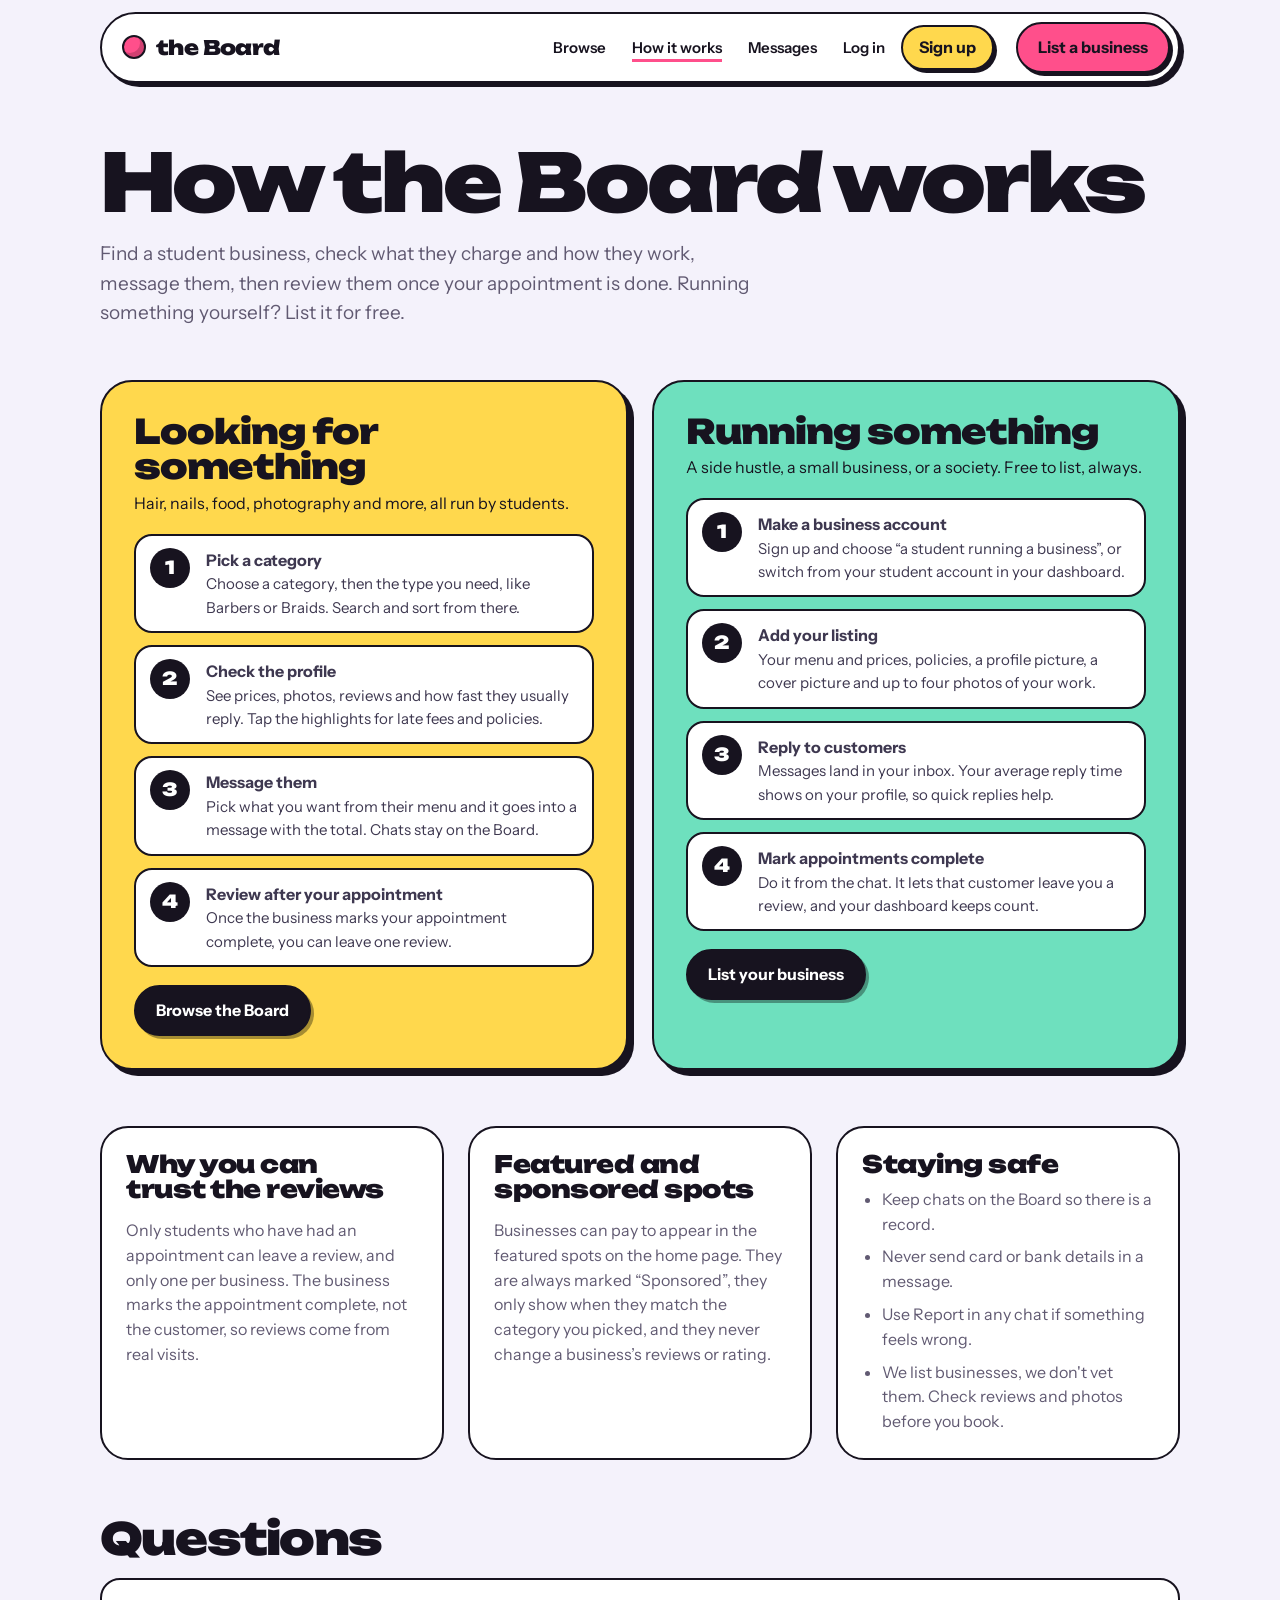
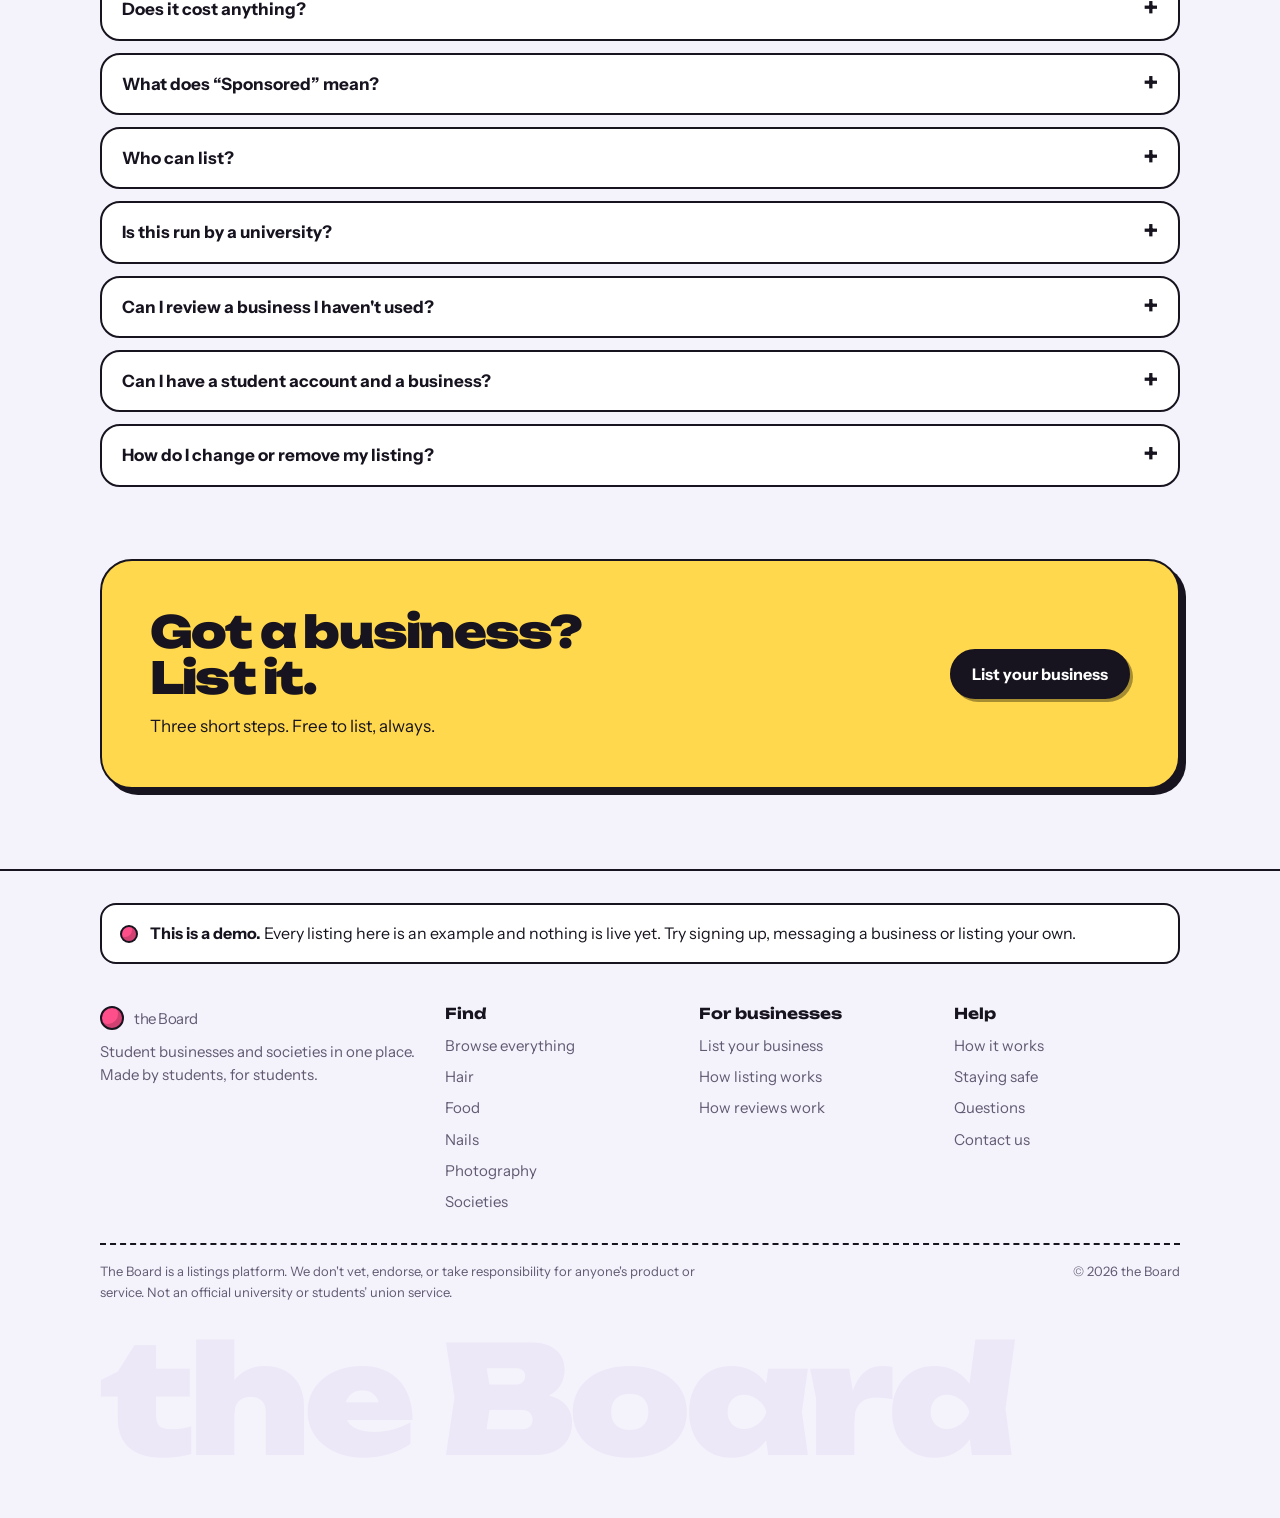
==== commit 70c0c069: "Replace Official notices with Societies Co-Authored-By: Claude Opus 5.5 <noreply@anthropic.com> Clau" ====
--- a/how-it-works.html
+++ b/how-it-works.html
@@ -35,7 +35,7 @@
     </div>
     <div class="path" id="businesses" style="background:var(--mint)">
       <h2>Running something</h2>
-      <p>A side hustle, a small business, or an official notice from a university or students’ union. Free to list, always.</p>
+      <p>A side hustle, a small business, or a society. Free to list, always.</p>
       <ol>
         <li><span><b>Make a business account</b><span>Sign up and choose “a student running a business”, or switch from your student account in your dashboard.</span></span></li>
         <li><span><b>Add your listing</b><span>Your menu and prices, policies, a profile picture, a cover picture and up to four photos of your work.</span></span></li>
@@ -70,7 +70,7 @@
     <h2 id="faq-h">Questions</h2>
     <details><summary>Does it cost anything?</summary><p>No. Browsing, messaging and listing are all free.</p></details>
     <details><summary>What does “Sponsored” mean?</summary><p>The business paid to be shown in a featured spot. Everything else on the Board, including search results, ratings and reviews, is the same for every business.</p></details>
-    <details><summary>Who can list?</summary><p>Any student running a business, plus university and students’ union staff for official notices. You need a business account to list.</p></details>
+    <details><summary>Who can list?</summary><p>Any student running a business or a society. You need a business account to list.</p></details>
     <details><summary>Is this run by a university?</summary><p>No. The Board is made by students. It is not an official university or students’ union service, and it is open to students from any university.</p></details>
     <details><summary>Can I review a business I haven't used?</summary><p>No. Reviews unlock once the business marks your appointment complete, so every review comes from a real customer.</p></details>
     <details><summary>Can I have a student account and a business?</summary><p>Yes. A business account can still message other businesses. Use “My enquiries” in Messages to see those chats.</p></details>
@@ -102,6 +102,7 @@
 <script src="js/ui-messages.js"></script>
 <script src="js/ui-dashboard.js"></script>
 <script src="js/ui-promo.js"></script>
+<script src="js/ui-profile.js"></script>
 <script src="js/main.js"></script>
 </body>
 </html>
--- a/css/styles.css
+++ b/css/styles.css
@@ -527,7 +527,7 @@
 
 /* ===== Browse first ===== */
 .browse.first{padding-top:36px}
-.browse-head h1{font-size:clamp(40px,7.5vw,84px);font-weight:900;letter-spacing:-.045em;line-height:.95}
+
 .browse-head p{font-size:18px}
 
 /* ===== Sponsored placements ===== */
@@ -592,3 +592,117 @@
 .filters #f-loc{display:inline-flex;align-items:center;gap:6px}
 .filters #f-loc svg{color:var(--pink)}
 .filters #f-loc[aria-pressed="true"] svg{color:var(--bg)}
+
+/* ===== Sponsored spotlight (sliding) ===== */
+.pc-top{display:flex;align-items:baseline;gap:12px;margin:0 4px 10px}
+.pc-label{font-size:clamp(20px,2.4vw,26px);font-weight:900;letter-spacing:-.03em;margin:0}
+.pc-top .why{margin-left:auto}
+.pc-view{overflow:hidden}
+.pc-track{display:flex;will-change:transform}
+.pc-track .pc-slide{flex:0 0 100%;min-width:0}
+.pc-pause{margin-left:auto;border:2px solid var(--line);background:var(--surface);color:var(--ink);border-radius:999px;padding:6px 14px;font:inherit;font-weight:700;font-size:13px;cursor:pointer}
+.pc-pause:focus-visible{outline:3px solid var(--pink);outline-offset:2px}
+.pc .pinfo h3{margin:0}
+
+/* ===== Profile ===== */
+.authnav a.me{color:inherit;text-decoration:none;border:2px solid transparent;border-radius:999px;padding:3px 10px 3px 3px}
+.authnav a.me:hover,.authnav a.me[aria-current="page"]{border-color:var(--line);background:var(--chip)}
+.authnav a.me:focus-visible{outline:3px solid var(--pink);outline-offset:2px}
+.pf-wrap{padding-block:28px 0;max-width:880px}
+.pf-card{border:2px solid var(--line);border-radius:32px;background:var(--surface);box-shadow:6px 6px 0 var(--shadow);overflow:hidden}
+.pf-cover{height:120px;background:var(--butter);border-bottom:2px solid var(--line)}
+.pf-cover.biz{background:var(--mint)}
+.pf-head{display:flex;align-items:flex-start;gap:16px;padding:0 24px;flex-wrap:wrap}
+.pf-head>.av{margin-top:-56px}
+.pf-who{padding-top:14px}
+.pf-head>.btn{margin-top:14px}
+.pf-head .av{border-width:4px;border-color:var(--surface);box-shadow:0 0 0 2px var(--line)}
+.pf-who{flex:1;min-width:200px;padding-bottom:4px}
+.pf-who h1{font-size:clamp(26px,4vw,38px);font-weight:900;letter-spacing:-.03em;outline:none;margin:0}
+.pf-who p{margin:6px 0 0;display:flex;flex-wrap:wrap;align-items:center;gap:8px}
+.pf-who .dash-role{margin:0}
+.pf-head .btn{margin-bottom:8px}
+.pf-bio{padding:16px 24px 24px;margin:0;font-size:17px;max-width:62ch}
+.pf-bio.empty{color:var(--muted)}
+.pf-h{font-size:20px;font-weight:900;letter-spacing:-.02em;margin:0 0 4px}
+.stat.bad{background:color-mix(in srgb,var(--pink) 22%,var(--surface))}
+.stat.good b{color:inherit}
+.pf-note{margin:0}
+.pf-links{display:flex;gap:10px;flex-wrap:wrap;margin-top:24px}
+.pf-edit{padding:24px;display:grid;gap:4px}
+.pf-edit h1{font-size:28px;font-weight:900;letter-spacing:-.03em;outline:none;margin-bottom:10px}
+.chip.fee-unpaid{background:var(--pink);color:var(--onpop)}
+.chip.fee-paid{background:var(--mint);color:var(--onpop)}
+.chip.fee-waived{background:var(--chip)}
+.mwho a{color:inherit}
+.feeform{display:flex;flex-wrap:wrap;align-items:center;gap:10px;padding:10px 16px;border-bottom:2px solid var(--line);background:var(--chip)}
+.feeform input{width:90px;border:2px solid var(--line);border-radius:999px;padding:7px 12px;background:var(--surface);color:var(--ink);font:inherit}
+.msys.fee .chip{font-size:10px;padding:1px 7px;margin-left:4px}
+.msys .link{font-size:12px}
+
+/* ===== Full-screen hero with a scroll cue ===== */
+.hero-full{min-height:calc(100svh - 96px);display:flex;flex-direction:column;justify-content:center;padding-block:32px 96px}
+.scroll-cue{position:absolute;left:50%;bottom:20px;transform:translateX(-50%);display:flex;flex-direction:column;align-items:center;gap:8px;text-decoration:none;color:var(--ink);font-weight:700;font-size:14px}
+.scroll-cue svg{width:52px;height:52px;padding:13px;border:2px solid var(--line);border-radius:50%;background:var(--butter);color:#17131F;box-shadow:3px 3px 0 var(--shadow);animation:cue 1.8s ease-in-out infinite}
+.scroll-cue:hover svg{background:var(--pink)}
+.scroll-cue:focus-visible{outline:none}
+.scroll-cue:focus-visible svg{outline:3px solid var(--pink);outline-offset:3px}
+@keyframes cue{0%,100%{transform:translateY(0)}50%{transform:translateY(7px)}}
+#browse{scroll-margin-top:96px}
+@media (max-height:640px){.scroll-cue span{display:none}}
+@media (prefers-reduced-motion:reduce){.scroll-cue svg{animation:none}}
+
+/* Top businesses strip sits between the hero and Browse */
+.hero-full + .marquee{margin-top:0}
+.marquee + .browse{padding-top:48px}
+.scroll-cue{bottom:28px}
+
+/* Phones and small tablets: no empty gap under the heading. The stickers sit in a row under
+   the text, then the arrow, then the top businesses strip straight after. */
+@media (max-width:900px){
+  .hero-full{min-height:auto;padding-block:32px 28px}
+  .stickers{display:flex;position:static;flex-direction:row;flex-wrap:wrap;align-items:center;gap:12px;margin-top:26px}
+  .sticker.b{margin-right:0}
+  .scroll-cue{position:static;transform:none;align-self:center;margin-top:28px}
+  .marquee + .browse{padding-top:36px}
+}
+
+/* ===== Sponsored spotlight: compact, squarer ===== */
+.promo-c{max-width:820px;margin-inline:auto}
+.pc{border-radius:28px;box-shadow:6px 6px 0 var(--pink)}
+.pc-slide{grid-template-columns:240px minmax(0,1fr);min-height:0}
+.pc .pv{aspect-ratio:1/1;height:auto;min-height:0}
+.pc .pv .pv-ic svg{width:56px;height:56px}
+.pc .pv .av{--s:64px!important;width:64px;height:64px;left:14px;bottom:14px}
+.pc .pv .av b{font-size:22px}
+.pc .pinfo{padding:18px 20px;gap:6px;align-content:center}
+.pc .pinfo h3{font-size:clamp(22px,2.6vw,28px)}
+.pc .pdesc{-webkit-line-clamp:2}
+.pc-ctas{margin-top:4px}
+.pc-ctas .btn{padding:9px 16px;font-size:14px}
+.pc-nav{padding:8px 14px}
+.pc-nav .x{width:32px;height:32px}
+@media (max-width:760px){
+  .pc-slide{grid-template-columns:118px minmax(0,1fr)}
+  .pc .pv{border-right:2px solid var(--line);border-bottom:0;min-height:0}
+  .pc .pv .pv-ic svg{width:36px;height:36px}
+  .pc .pv .av{--s:44px!important;width:44px;height:44px;left:8px;bottom:8px}
+  .pc .pv .av b{font-size:15px}
+  .pc .pinfo{padding:12px 14px}
+  .pc .pinfo h3{font-size:19px}
+  .pc .pdesc,.pc .pinfo .meta{display:none}
+  .pc .pinfo .svc{font-size:11px;padding:3px 9px}
+  .pc .pinfo .rate,.pc .pinfo .near{font-size:12px}
+  .pc-ctas .btn{padding:7px 12px;font-size:13px}
+}
+.pc-slide{height:260px}
+.pc .pv{aspect-ratio:auto;height:100%}
+.pc .pinfo{overflow:hidden}
+@media (max-width:760px){
+  .pc-slide{height:158px}
+  .pc-ctas{flex-wrap:nowrap;gap:6px}
+  .pc .pinfo{gap:4px;padding:10px 12px}
+  .pc .pinfo .rate .stars svg{width:11px;height:11px}
+}
+.pc .pinfo{overflow:visible;align-content:center}
+.pc .pdesc{-webkit-line-clamp:1;line-height:1.45;min-height:1.45em}
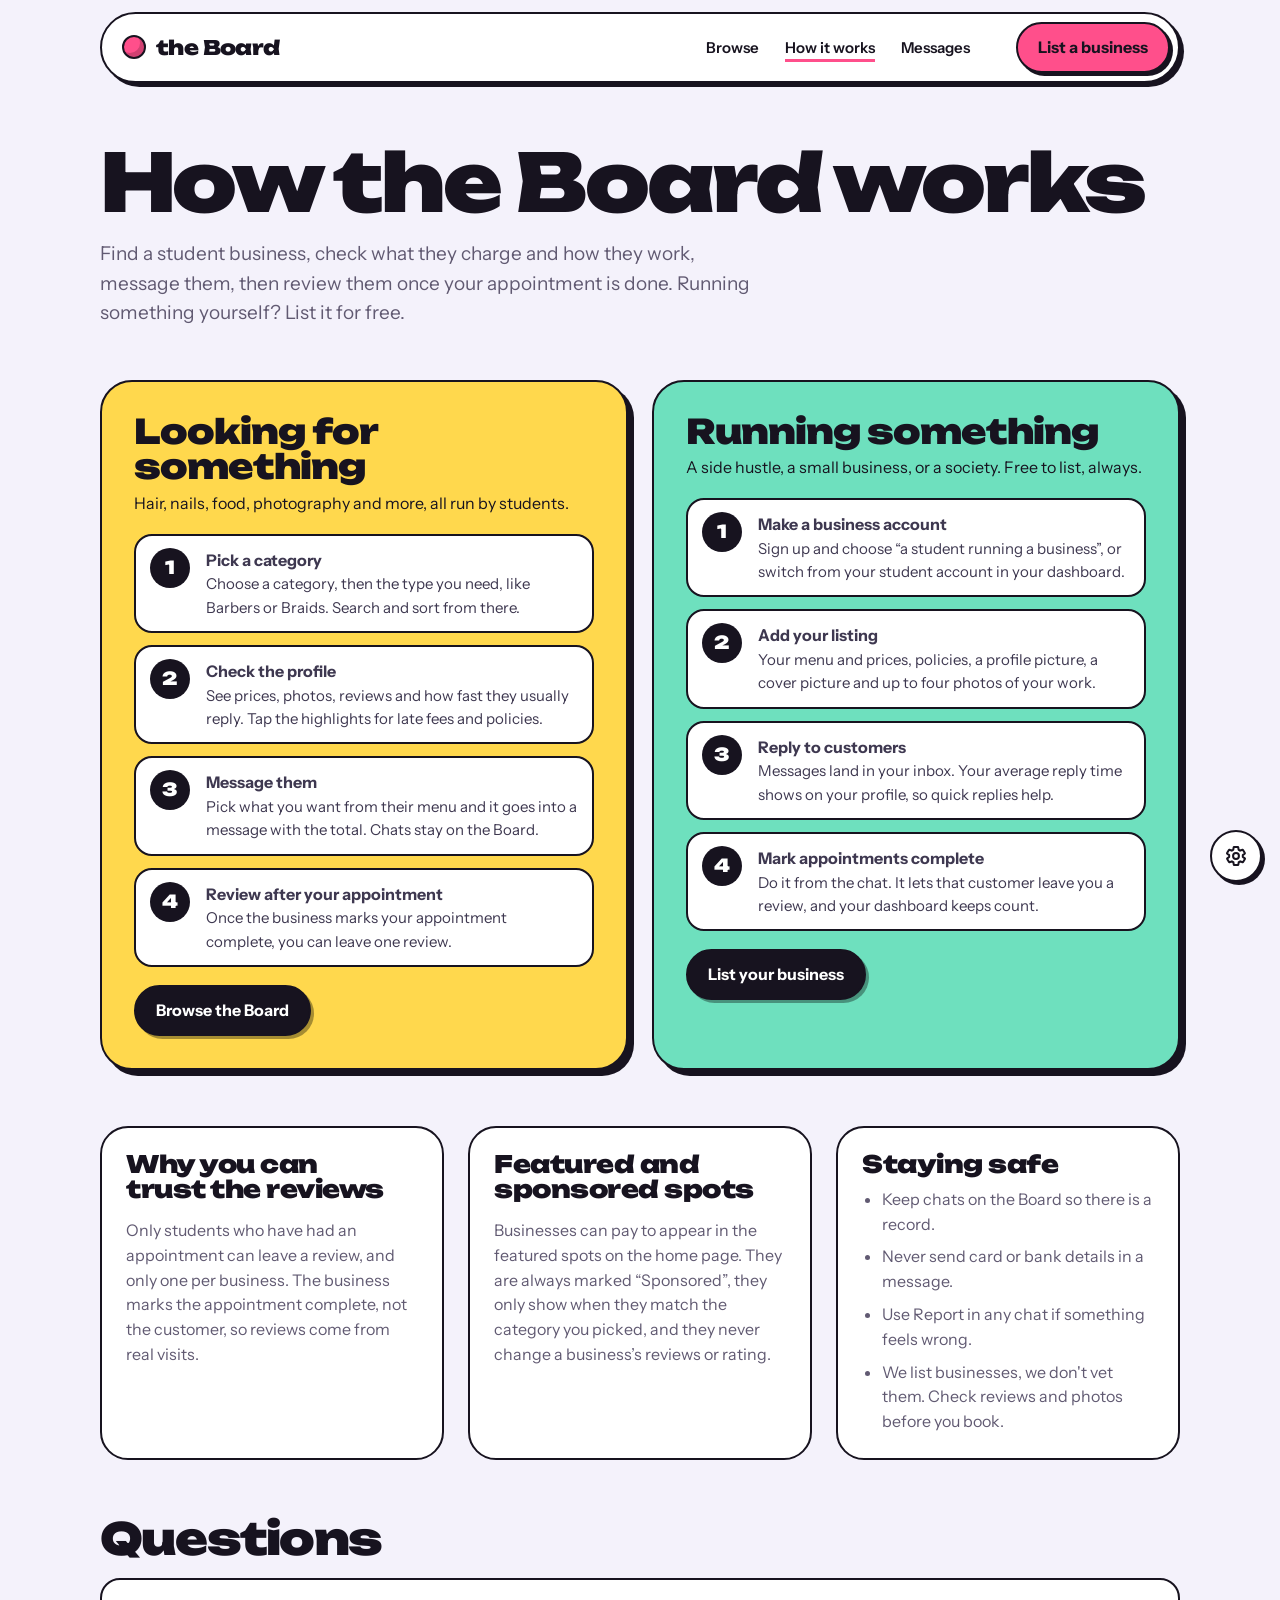
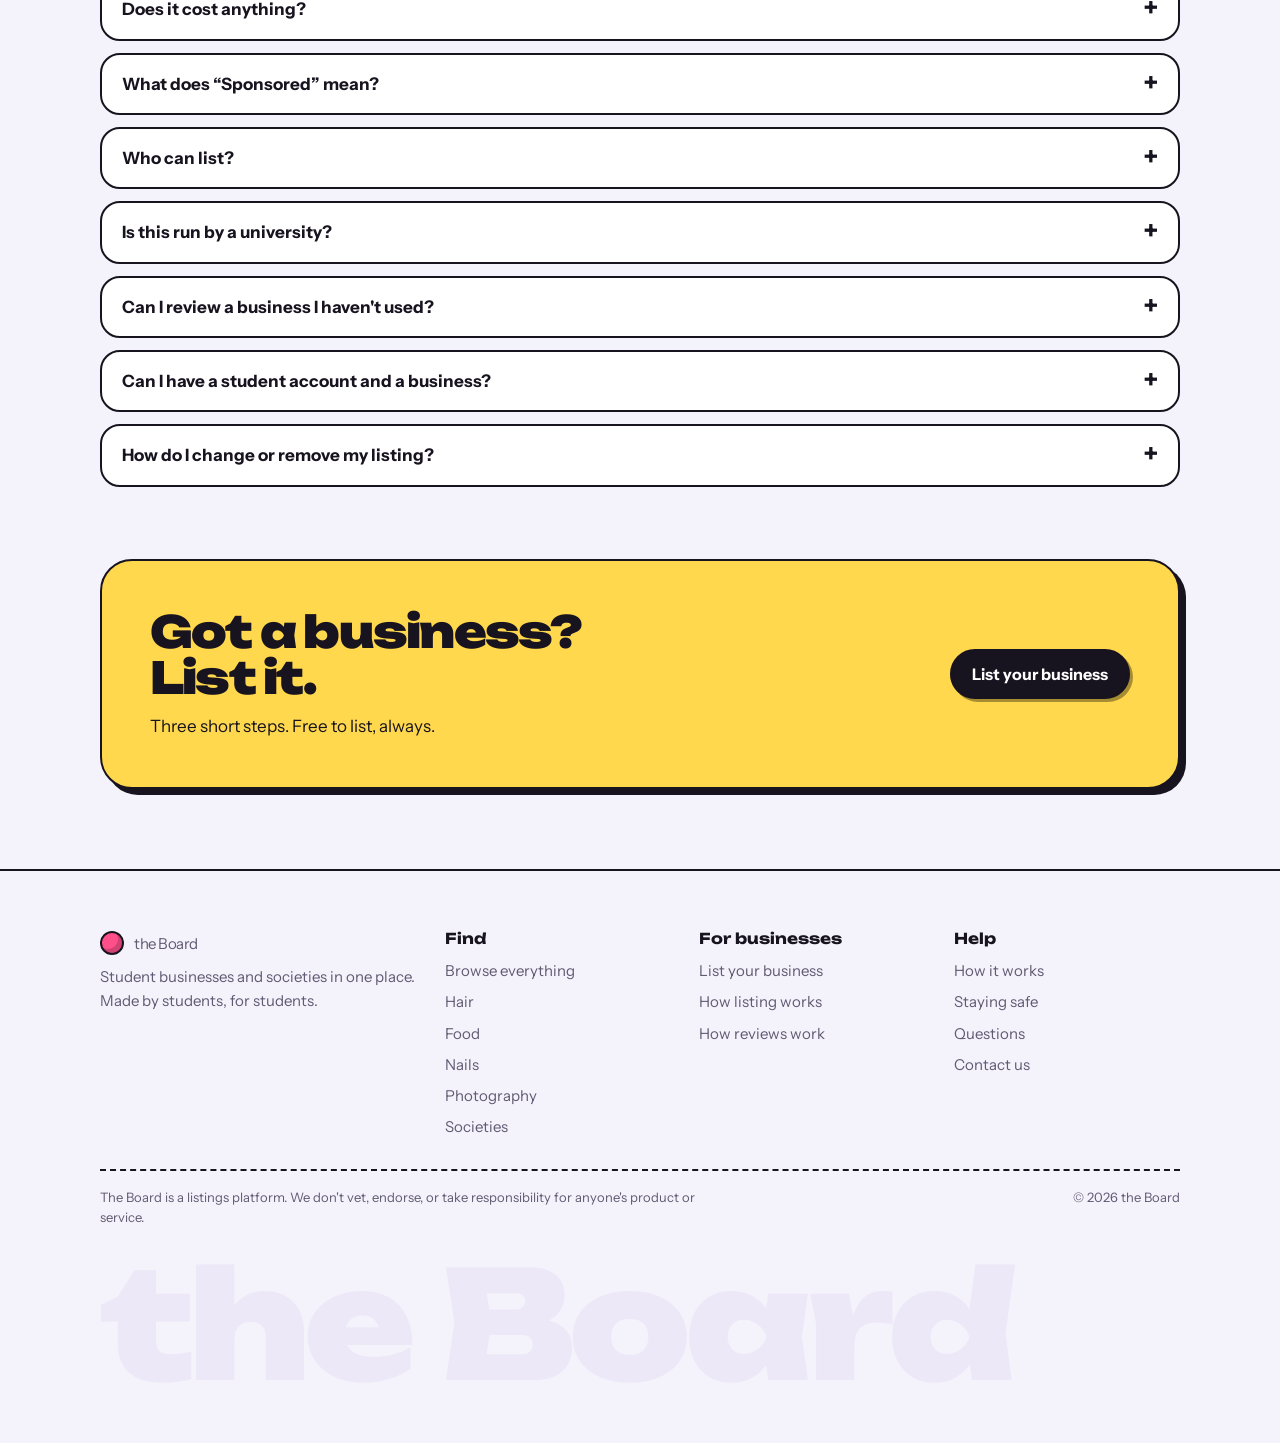
==== commit 74c0b094: "Connect home page to the real account system" ====
--- a/how-it-works.html
+++ b/how-it-works.html
@@ -2,6 +2,7 @@
 <html lang="en">
 <head>
 <meta charset="utf-8">
+<script>(function(){try{var t=localStorage.getItem('board-theme');if(t==='light'||t==='dark')document.documentElement.setAttribute('data-theme',t)}catch(e){}})();</script>
 <meta name="viewport" content="width=device-width, initial-scale=1, viewport-fit=cover">
 <meta name="color-scheme" content="light dark">
 <title>How it works | the Board</title>
@@ -95,6 +96,7 @@
 <script src="js/api.js"></script>
 <script src="js/ui-core.js"></script>
 <script src="js/ui-shell.js"></script>
+<script src="js/ui-theme.js"></script>
 <script src="js/ui-auth.js"></script>
 <script src="js/ui-browse.js"></script>
 <script src="js/ui-register.js"></script>
--- a/css/styles.css
+++ b/css/styles.css
@@ -8,11 +8,21 @@
   --mono:ui-monospace,SFMono-Regular,Menlo,Consolas,monospace;
 }
 @media (prefers-color-scheme:dark){
-  :root{
+  :root:not([data-theme="light"]){
     --bg:#120F19; --surface:#1D1828; --ink:#F3F0FA; --muted:#A79FBA; --line:#F3F0FA; --shadow:#000000; --chip:#2A2338;
     --pink:#FF6A9C;
   }
 }
+:root[data-theme="dark"]{
+  --bg:#120F19; --surface:#1D1828; --ink:#F3F0FA; --muted:#A79FBA; --line:#F3F0FA; --shadow:#000000; --chip:#2A2338;
+  --pink:#FF6A9C;
+}
+
+/* ===== Settings / theme toggle ===== */
+.theme-fab{position:fixed;right:18px;bottom:18px;z-index:30;width:52px;height:52px;border:2px solid var(--line);border-radius:50%;background:var(--surface);color:var(--ink);display:grid;place-items:center;box-shadow:3px 3px 0 var(--shadow);transition:transform .12s,box-shadow .12s}
+.theme-fab:hover{transform:translate(-2px,-2px);box-shadow:5px 5px 0 var(--shadow)}
+.theme-fab:active{transform:translate(2px,2px);box-shadow:1px 1px 0 var(--shadow)}
+@media (max-width:640px){.theme-fab{right:14px;bottom:14px;width:46px;height:46px}}
 
 /* ===== Base ===== */
 *{box-sizing:border-box}
@@ -296,6 +306,7 @@
 .mhead{display:flex;justify-content:space-between;align-items:center;margin-bottom:12px}
 .mhead h2{font-size:20px;outline:none}
 .mtog{display:grid;grid-template-columns:1fr 1fr;border:2px solid var(--line);border-radius:999px;overflow:hidden}
+.mtog.tri{grid-template-columns:1fr 1fr 1fr}
 .mtog button{background:var(--surface);color:var(--ink);border:0;padding:8px 6px;font:600 13px/1 inherit;cursor:pointer}
 .mtog button[aria-pressed="true"]{background:var(--ink);color:var(--bg)}
 .mtog button:focus-visible{outline:3px solid var(--pink);outline-offset:-3px}
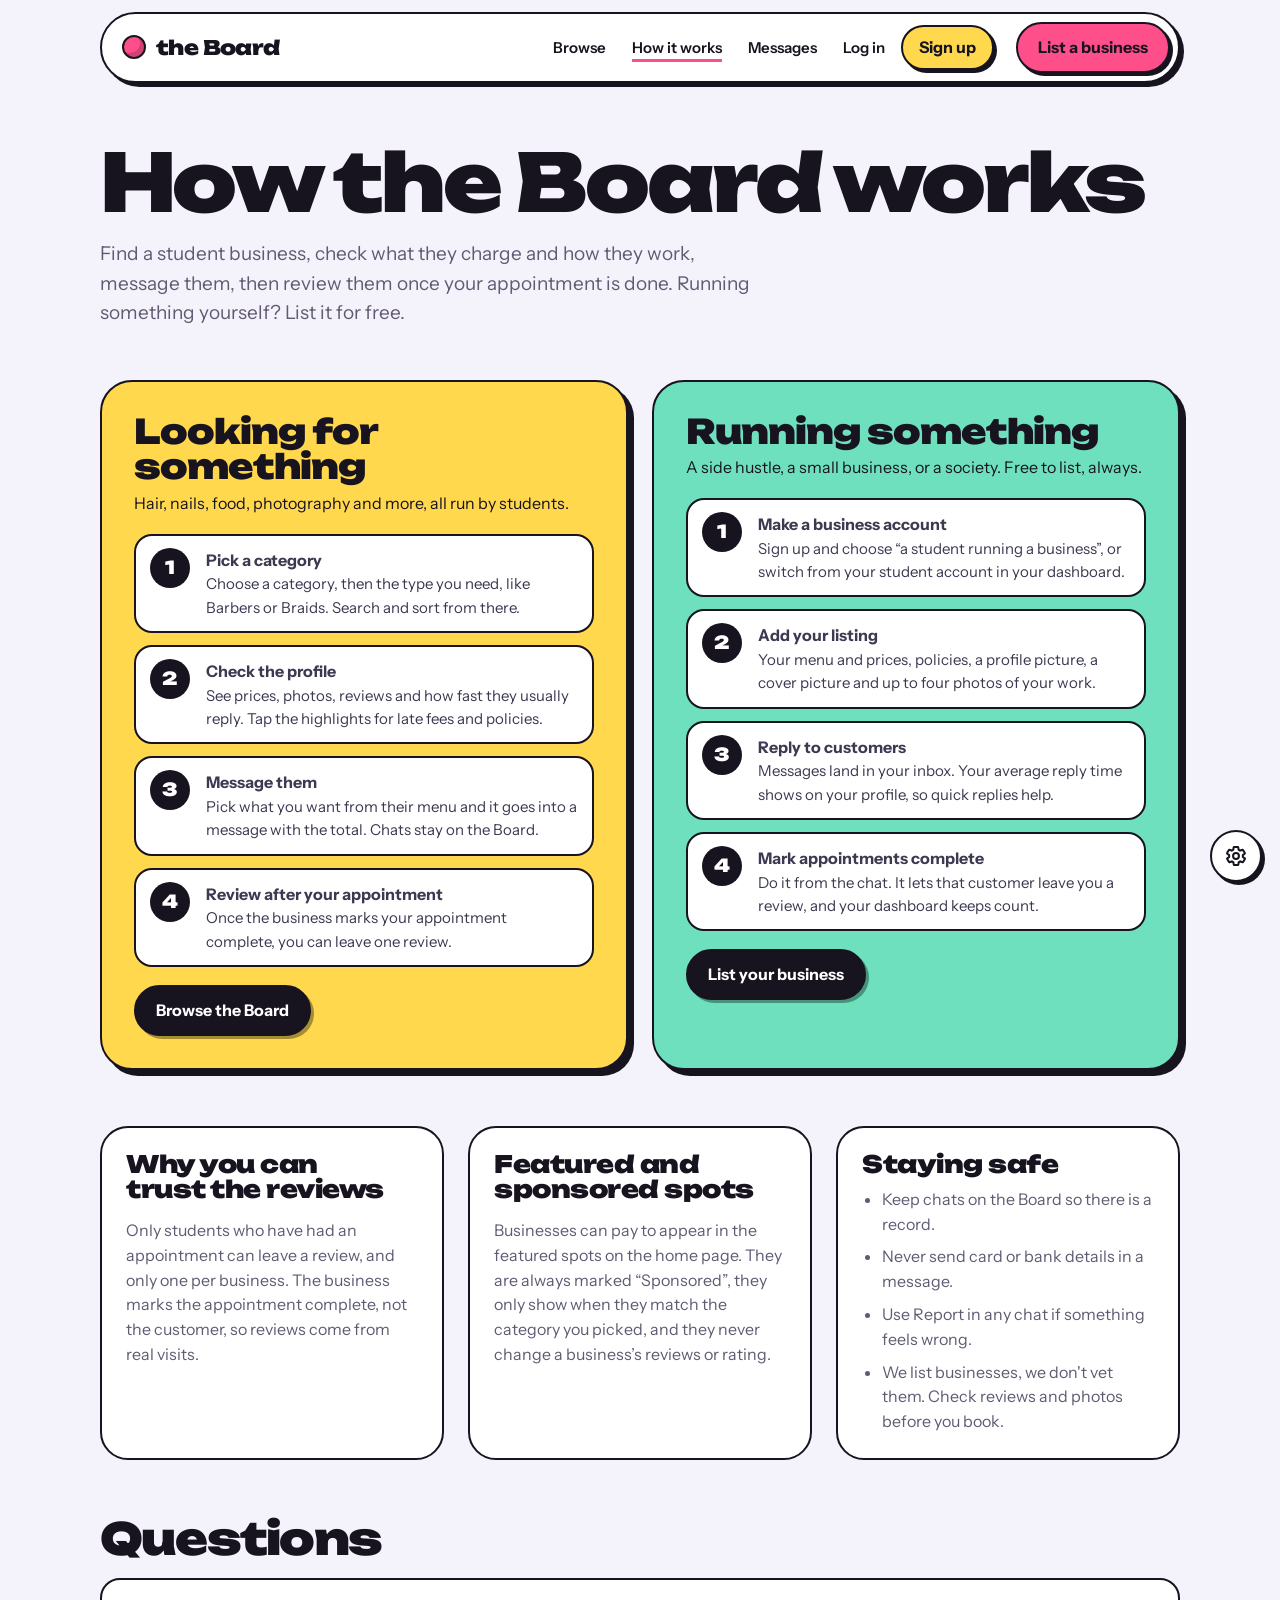
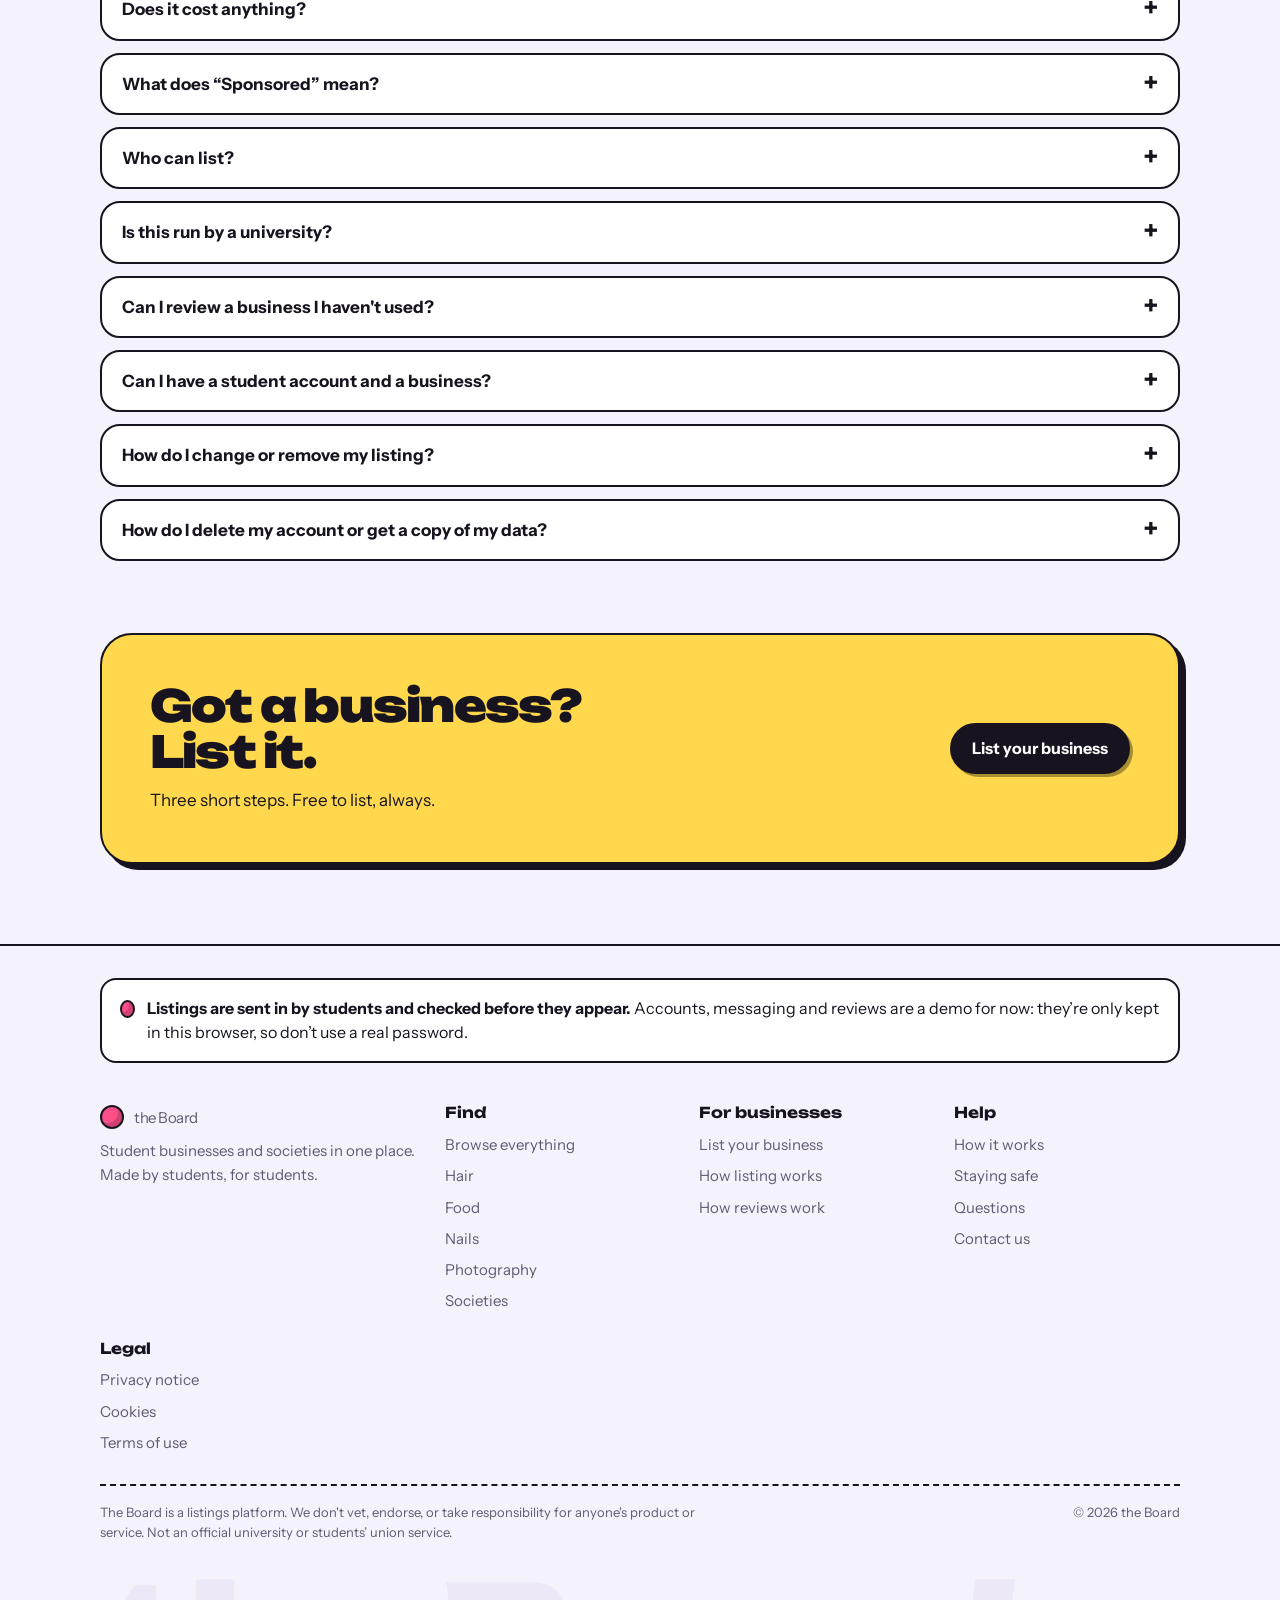
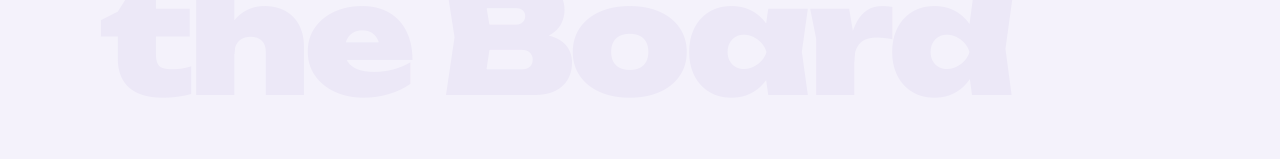
==== commit b345f638: "Bring the new front end to the live site, with Featured and Supabase - Home, browse, profiles, messa" ====
--- a/how-it-works.html
+++ b/how-it-works.html
@@ -2,14 +2,12 @@
 <html lang="en">
 <head>
 <meta charset="utf-8">
-<script>(function(){try{var t=localStorage.getItem('board-theme');if(t==='light'||t==='dark')document.documentElement.setAttribute('data-theme',t)}catch(e){}})();</script>
+<script src="js/theme-boot.js"></script>
 <meta name="viewport" content="width=device-width, initial-scale=1, viewport-fit=cover">
 <meta name="color-scheme" content="light dark">
 <title>How it works | the Board</title>
 <meta name="description" content="How finding, messaging, reviewing and listing work on the Board.">
-<link rel="preconnect" href="https://fonts.googleapis.com">
-<link rel="preconnect" href="https://fonts.gstatic.com" crossorigin>
-<link rel="stylesheet" href="https://fonts.googleapis.com/css2?family=Unbounded:wght@700;900&family=Instrument+Sans:wght@400;500;600;700&display=swap">
+<link rel="preload" href="fonts/instrument-sans-latin-400-normal.woff2" as="font" type="font/woff2" crossorigin>
 <link rel="stylesheet" href="css/styles.css">
 </head>
 <body data-page="how">
@@ -75,7 +73,8 @@
     <details><summary>Is this run by a university?</summary><p>No. The Board is made by students. It is not an official university or students’ union service, and it is open to students from any university.</p></details>
     <details><summary>Can I review a business I haven't used?</summary><p>No. Reviews unlock once the business marks your appointment complete, so every review comes from a real customer.</p></details>
     <details><summary>Can I have a student account and a business?</summary><p>Yes. A business account can still message other businesses. Use “My enquiries” in Messages to see those chats.</p></details>
-    <details><summary>How do I change or remove my listing?</summary><p>Email us at hello@theboard.example for now. Editing from your dashboard is coming.</p></details>
+    <details><summary>How do I change or remove my listing?</summary><p>Contact us using the details on our <a href="privacy.html#contact">privacy notice</a> for now. Editing from your dashboard is coming.</p></details>
+    <details><summary>How do I delete my account or get a copy of my data?</summary><p>Go to your profile and use “Your data”. You can download everything we hold about you, or delete your account.</p></details>
   </section>
 
   <section class="wrap" aria-labelledby="join-h">
--- a/css/styles.css
+++ b/css/styles.css
@@ -1,3 +1,10 @@
+/* Fonts are hosted on the site itself (no request to Google), both under the SIL Open Font License (see fonts/). */
+@font-face{font-family:"Unbounded";font-style:normal;font-weight:700;font-display:swap;src:url(../fonts/unbounded-latin-700-normal.woff2) format("woff2")}
+@font-face{font-family:"Unbounded";font-style:normal;font-weight:900;font-display:swap;src:url(../fonts/unbounded-latin-900-normal.woff2) format("woff2")}
+@font-face{font-family:"Instrument Sans";font-style:normal;font-weight:400;font-display:swap;src:url(../fonts/instrument-sans-latin-400-normal.woff2) format("woff2")}
+@font-face{font-family:"Instrument Sans";font-style:normal;font-weight:500;font-display:swap;src:url(../fonts/instrument-sans-latin-500-normal.woff2) format("woff2")}
+@font-face{font-family:"Instrument Sans";font-style:normal;font-weight:600;font-display:swap;src:url(../fonts/instrument-sans-latin-600-normal.woff2) format("woff2")}
+@font-face{font-family:"Instrument Sans";font-style:normal;font-weight:700;font-display:swap;src:url(../fonts/instrument-sans-latin-700-normal.woff2) format("woff2")}
 /* ===== Tokens ===== */
 :root{
   --bg:#F4F2FB; --surface:#FFFFFF; --ink:#17131F; --muted:#615A72; --line:#17131F; --shadow:#17131F; --chip:#ECE8F7;
@@ -14,8 +21,8 @@
   }
 }
 :root[data-theme="dark"]{
-  --bg:#120F19; --surface:#1D1828; --ink:#F3F0FA; --muted:#A79FBA; --line:#F3F0FA; --shadow:#000000; --chip:#2A2338;
-  --pink:#FF6A9C;
+    --bg:#120F19; --surface:#1D1828; --ink:#F3F0FA; --muted:#A79FBA; --line:#F3F0FA; --shadow:#000000; --chip:#2A2338;
+    --pink:#FF6A9C;
 }
 
 /* ===== Settings / theme toggle ===== */
@@ -23,6 +30,7 @@
 .theme-fab:hover{transform:translate(-2px,-2px);box-shadow:5px 5px 0 var(--shadow)}
 .theme-fab:active{transform:translate(2px,2px);box-shadow:1px 1px 0 var(--shadow)}
 @media (max-width:640px){.theme-fab{right:14px;bottom:14px;width:46px;height:46px}}
+.mtog.tri{grid-template-columns:1fr 1fr 1fr}
 
 /* ===== Base ===== */
 *{box-sizing:border-box}
@@ -306,7 +314,6 @@
 .mhead{display:flex;justify-content:space-between;align-items:center;margin-bottom:12px}
 .mhead h2{font-size:20px;outline:none}
 .mtog{display:grid;grid-template-columns:1fr 1fr;border:2px solid var(--line);border-radius:999px;overflow:hidden}
-.mtog.tri{grid-template-columns:1fr 1fr 1fr}
 .mtog button{background:var(--surface);color:var(--ink);border:0;padding:8px 6px;font:600 13px/1 inherit;cursor:pointer}
 .mtog button[aria-pressed="true"]{background:var(--ink);color:var(--bg)}
 .mtog button:focus-visible{outline:3px solid var(--pink);outline-offset:-3px}
@@ -328,10 +335,10 @@
 .mback{display:none}
 .mmsgs{flex:1;overflow:auto;padding:16px;display:flex;flex-direction:column;gap:10px}
 .mb{max-width:78%;display:grid;gap:3px}
-.mb span{padding:10px 14px;border-radius:18px;border:2px solid var(--line);font-size:15px;overflow-wrap:anywhere}
+.mb>span{padding:10px 14px;border-radius:18px;border:2px solid var(--line);font-size:15px;overflow-wrap:anywhere}
 .mb small{font-size:11px;color:var(--muted)}
-.mb.me{align-self:flex-end}.mb.me span{background:var(--pink);color:var(--onpop);border-bottom-right-radius:4px}.mb.me small{text-align:right}
-.mb.them{align-self:flex-start}.mb.them span{background:var(--surface);border-bottom-left-radius:4px}
+.mb.me{align-self:flex-end}.mb.me>span{background:var(--pink);color:var(--onpop);border-bottom-right-radius:4px}.mb.me small{text-align:right}
+.mb.them{align-self:flex-start}.mb.them>span{background:var(--surface);border-bottom-left-radius:4px}
 .msys{align-self:center;text-align:center;font-size:13px;color:var(--muted);background:var(--chip);border-radius:999px;padding:6px 14px}
 .mq{display:flex;gap:8px;flex-wrap:wrap;padding:0 16px 8px}
 .mform{display:flex;gap:10px;padding:10px 16px 4px}
@@ -366,6 +373,18 @@
 .btn[aria-busy="true"]::after{content:"";width:12px;height:12px;margin-left:8px;border:2px solid currentColor;border-right-color:transparent;border-radius:50%;display:inline-block;animation:spin .7s linear infinite}
 @keyframes spin{to{transform:rotate(360deg)}}
 .mb.sending{opacity:.55}
+/* read receipts: pink circle with one tick = sent, two pink ticks = read */
+.mb small{display:flex;align-items:center;gap:5px}
+.mb.me small{justify-content:flex-end}
+.rc{display:inline-grid;place-items:center;width:14px;height:14px;border-radius:50%;background:var(--pink);color:var(--onpop);border:1.5px solid var(--line);flex:none}
+.rc.read{width:auto;height:auto;border:0;border-radius:0;background:none;color:var(--pink)}
+.rc.read svg{width:19px;height:14px;stroke-width:2.6}
+/* typing… bubble */
+.mtyping>span{display:inline-flex;gap:4px;align-items:center;padding:12px 14px}
+.mtyping i{width:7px;height:7px;border-radius:50%;background:var(--muted);animation:mty 1.1s infinite ease-in-out}
+.mtyping i:nth-child(2){animation-delay:.15s}.mtyping i:nth-child(3){animation-delay:.3s}
+@keyframes mty{0%,60%,100%{transform:translateY(0);opacity:.45}30%{transform:translateY(-4px);opacity:1}}
+@media (prefers-reduced-motion:reduce){.mtyping i{animation:none}}
 .upnote{display:flex;align-items:center;gap:8px;font-size:14px;font-weight:600}
 @media (prefers-reduced-motion:reduce){.sk,.btn[aria-busy="true"]::after{animation:none}}
 
@@ -375,13 +394,16 @@
 .dcover .pat{opacity:.5}
 .dprof.tw{align-items:flex-start;margin-top:0;padding:0 0 4px}
 .dprof.tw .av{--s:104px!important;margin-top:-52px;border-width:4px;border-color:var(--bg);box-shadow:0 0 0 2px var(--line),3px 3px 0 2px var(--shadow);position:relative;z-index:1}
-.dprof.tw .dinfo{padding-top:10px;min-width:0}
+.dprof.tw .dinfo{padding-top:8px;min-width:0;display:flex;flex-direction:column;align-items:flex-start;gap:5px}
+/* the business name sits beside the picture, just under the cover */
+.dprof.tw .dname{margin:0;font-size:24px;font-weight:900;overflow-wrap:anywhere}
+.dprof.tw + .stat-line{margin-top:10px}
 .dname{font-family:var(--display);font-size:22px;letter-spacing:-.02em;margin:8px 0 0;line-height:1.15}
 .stat-line{display:flex;flex-wrap:wrap;gap:6px 14px;align-items:center;margin-top:6px;font-size:14px;color:var(--muted)}
 .stat-line b{color:var(--ink)}
 .rtime{display:inline-flex;align-items:center;gap:6px;font-size:13px;font-weight:600}
 .rtime svg{flex:none}
-@media (max-width:520px){.dcover{margin-inline:-20px;height:120px}.dprof.tw .av{--s:88px!important;margin-top:-44px}}
+@media (max-width:520px){.dcover{margin-inline:-20px;height:120px}.dprof.tw .av{--s:88px!important;margin-top:-44px}.dprof.tw .dname{font-size:20px}}
 
 /* chat header for a business */
 .mchead.rich{align-items:center}
@@ -717,3 +739,26 @@
 }
 .pc .pinfo{overflow:visible;align-content:center}
 .pc .pdesc{-webkit-line-clamp:1;line-height:1.45;min-height:1.45em}
+.acct{max-width:560px}
+.acct .f input{width:100%}
+
+/* Your data: delete account */
+.btn.danger{color:#b3123f}
+.btn.danger-solid{background:#d81b4f;color:#fff}
+.pf-del{margin-top:14px;padding:16px;border:2px solid #d81b4f;border-radius:18px;background:var(--surface)}
+.pf-del p{margin:0 0 10px}
+.pf-del .f input{width:100%}
+@media (prefers-color-scheme:dark){:root:not([data-theme="light"]) .btn.danger{color:#ff7aa0}}
+:root[data-theme="dark"] .btn.danger{color:#ff7aa0}
+.ts:empty{display:none}.ts{margin:4px 0 12px;min-height:65px}
+
+/* Privacy notice and terms */
+.legal{padding-bottom:48px}
+.legal>*{max-width:760px}
+.legal h2{font-size:22px;margin:32px 0 10px;scroll-margin-top:110px}
+.legal p,.legal li{color:var(--ink);font-size:16px;line-height:1.6}
+.legal ul{padding-left:22px;display:grid;gap:8px}
+.legal a{color:inherit}
+.ltable{width:100%;border-collapse:collapse;margin:10px 0 16px;font-size:15px}
+.ltable th,.ltable td{text-align:left;padding:10px;border-bottom:2px solid var(--line);vertical-align:top}
+mark.todo{background:var(--butter);color:var(--onpop);padding:0 4px;border-radius:4px;font-weight:700}
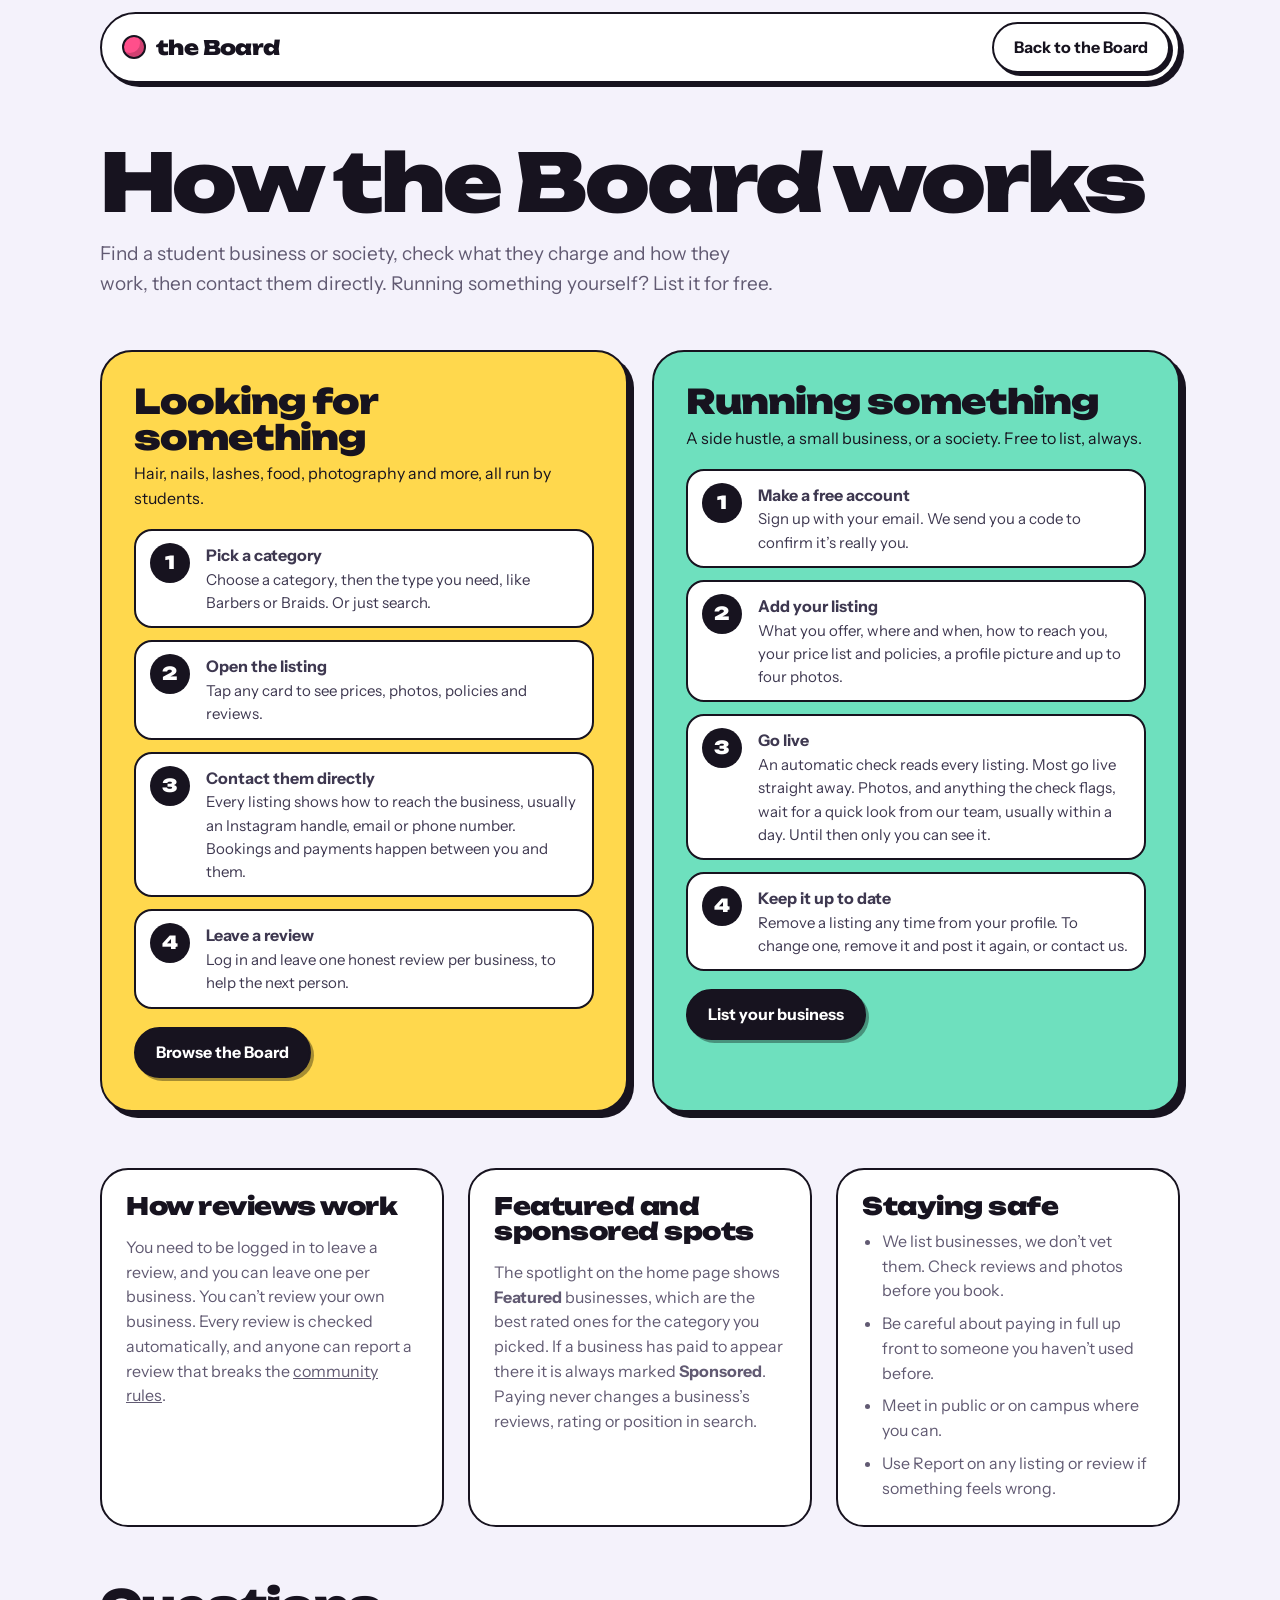
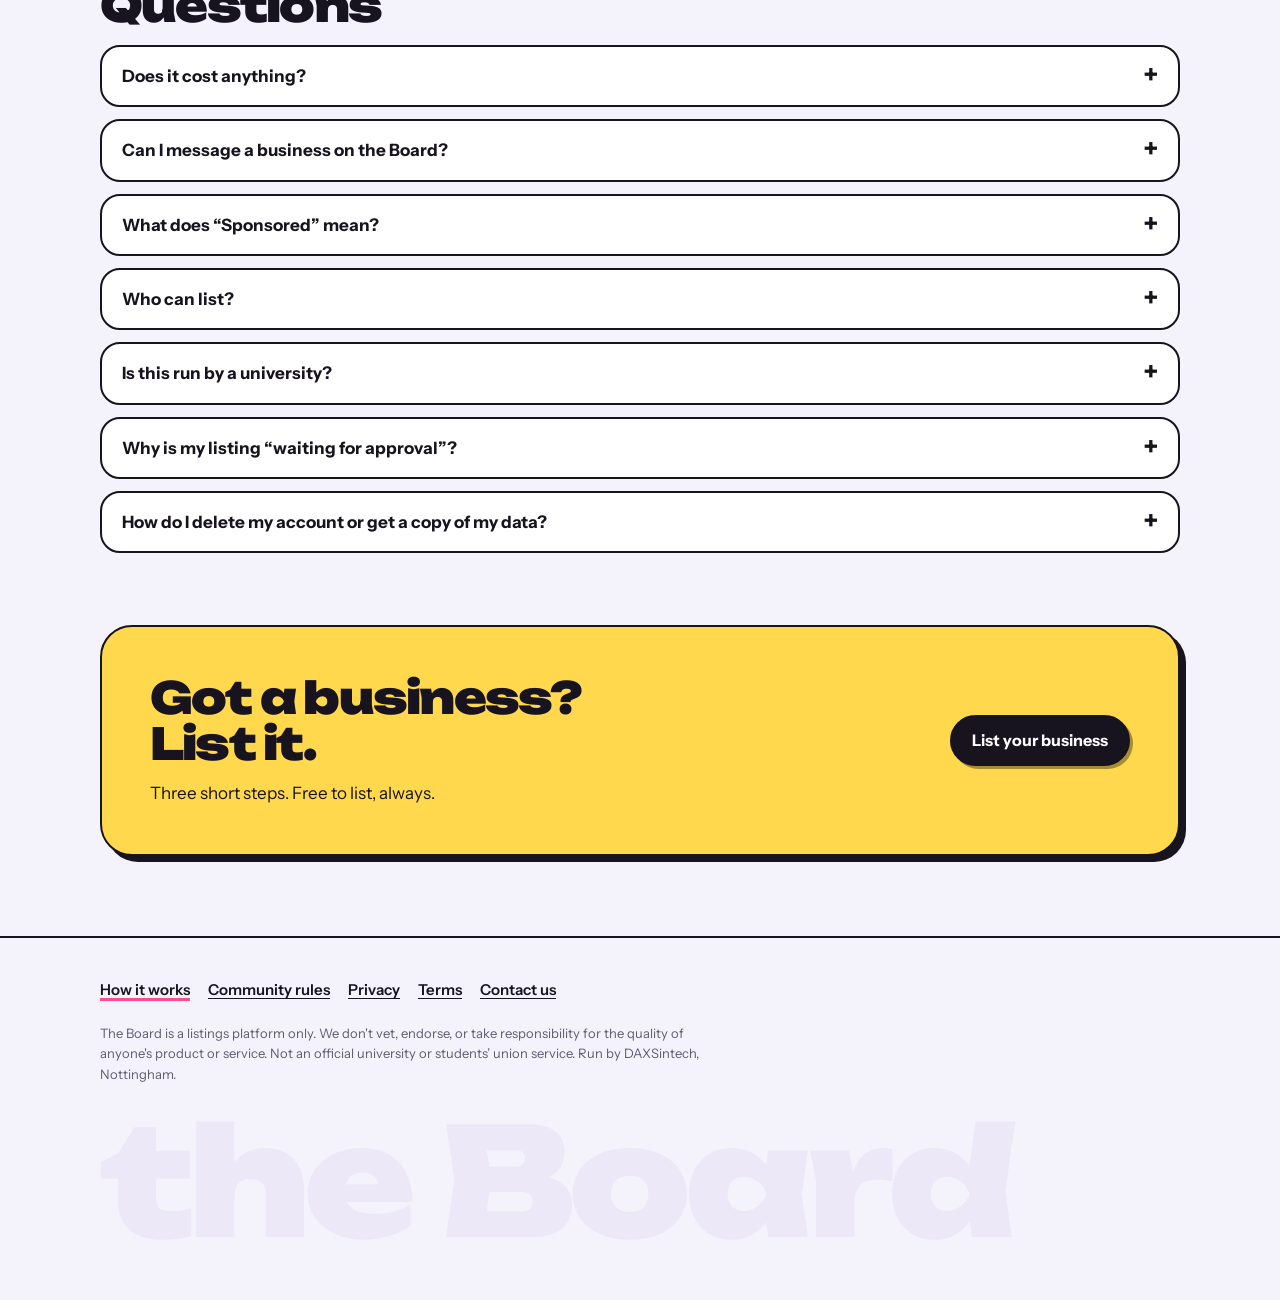
==== commit 2860c13c: "Fix the issues found in testing and bring back the spotlight - Mobile: header fits at 390px; setting" ====
--- a/how-it-works.html
+++ b/how-it-works.html
@@ -6,104 +6,98 @@
 <meta name="viewport" content="width=device-width, initial-scale=1, viewport-fit=cover">
 <meta name="color-scheme" content="light dark">
 <title>How it works | the Board</title>
-<meta name="description" content="How finding, messaging, reviewing and listing work on the Board.">
+<meta name="description" content="How finding, reviewing and listing work on the Board.">
 <link rel="preload" href="fonts/instrument-sans-latin-400-normal.woff2" as="font" type="font/woff2" crossorigin>
 <link rel="stylesheet" href="css/styles.css">
 </head>
-<body data-page="how">
+<body>
 
-<header id="site-header"></header>
+<header class="bar sbar">
+  <div class="wrap">
+    <div class="pill">
+      <a class="logo" href="/"><span class="pin" aria-hidden="true"></span>the Board</a>
+      <a class="btn ghost" href="/#browse">Back to the Board</a>
+    </div>
+  </div>
+</header>
 
 <main id="top">
   <section class="wrap page-hero">
     <h1>How the Board works</h1>
-    <p>Find a student business, check what they charge and how they work, message them, then review them once your appointment is done. Running something yourself? List it for free.</p>
+    <p>Find a student business or society, check what they charge and how they work, then contact them directly. Running something yourself? List it for free.</p>
   </section>
 
   <section class="wrap paths" aria-label="Two ways to use the Board">
     <div class="path" id="students" style="background:var(--butter)">
       <h2>Looking for something</h2>
-      <p>Hair, nails, food, photography and more, all run by students.</p>
+      <p>Hair, nails, lashes, food, photography and more, all run by students.</p>
       <ol>
-        <li><span><b>Pick a category</b><span>Choose a category, then the type you need, like Barbers or Braids. Search and sort from there.</span></span></li>
-        <li><span><b>Check the profile</b><span>See prices, photos, reviews and how fast they usually reply. Tap the highlights for late fees and policies.</span></span></li>
-        <li><span><b>Message them</b><span>Pick what you want from their menu and it goes into a message with the total. Chats stay on the Board.</span></span></li>
-        <li><span><b>Review after your appointment</b><span>Once the business marks your appointment complete, you can leave one review.</span></span></li>
+        <li><span><b>Pick a category</b><span>Choose a category, then the type you need, like Barbers or Braids. Or just search.</span></span></li>
+        <li><span><b>Open the listing</b><span>Tap any card to see prices, photos, policies and reviews.</span></span></li>
+        <li><span><b>Contact them directly</b><span>Every listing shows how to reach the business, usually an Instagram handle, email or phone number. Bookings and payments happen between you and them.</span></span></li>
+        <li><span><b>Leave a review</b><span>Log in and leave one honest review per business, to help the next person.</span></span></li>
       </ol>
-      <a class="btn dark" href="index.html#browse">Browse the Board</a>
+      <a class="btn dark" href="/#browse">Browse the Board</a>
     </div>
     <div class="path" id="businesses" style="background:var(--mint)">
       <h2>Running something</h2>
       <p>A side hustle, a small business, or a society. Free to list, always.</p>
       <ol>
-        <li><span><b>Make a business account</b><span>Sign up and choose “a student running a business”, or switch from your student account in your dashboard.</span></span></li>
-        <li><span><b>Add your listing</b><span>Your menu and prices, policies, a profile picture, a cover picture and up to four photos of your work.</span></span></li>
-        <li><span><b>Reply to customers</b><span>Messages land in your inbox. Your average reply time shows on your profile, so quick replies help.</span></span></li>
-        <li><span><b>Mark appointments complete</b><span>Do it from the chat. It lets that customer leave you a review, and your dashboard keeps count.</span></span></li>
+        <li><span><b>Make a free account</b><span>Sign up with your email. We send you a code to confirm it’s really you.</span></span></li>
+        <li><span><b>Add your listing</b><span>What you offer, where and when, how to reach you, your price list and policies, a profile picture and up to four photos.</span></span></li>
+        <li><span><b>Go live</b><span>An automatic check reads every listing. Most go live straight away. Photos, and anything the check flags, wait for a quick look from our team, usually within a day. Until then only you can see it.</span></span></li>
+        <li><span><b>Keep it up to date</b><span>Remove a listing any time from your profile. To change one, remove it and post it again, or contact us.</span></span></li>
       </ol>
-      <button class="btn dark" type="button" data-open-register>List your business</button>
+      <a class="btn dark" href="/#list">List your business</a>
     </div>
   </section>
 
   <section class="wrap info">
     <div class="infobox" id="reviews">
-      <h2>Why you can trust the reviews</h2>
-      <p>Only students who have had an appointment can leave a review, and only one per business. The business marks the appointment complete, not the customer, so reviews come from real visits.</p>
+      <h2>How reviews work</h2>
+      <p>You need to be logged in to leave a review, and you can leave one per business. You can’t review your own business. Every review is checked automatically, and anyone can report a review that breaks the <a href="/rules.html">community rules</a>.</p>
     </div>
     <div class="infobox" id="featured">
       <h2>Featured and sponsored spots</h2>
-      <p>Businesses can pay to appear in the featured spots on the home page. They are always marked “Sponsored”, they only show when they match the category you picked, and they never change a business’s reviews or rating.</p>
+      <p>The spotlight on the home page shows <b>Featured</b> businesses, which are the best rated ones for the category you picked. If a business has paid to appear there it is always marked <b>Sponsored</b>. Paying never changes a business’s reviews, rating or position in search.</p>
     </div>
     <div class="infobox" id="safety">
       <h2>Staying safe</h2>
       <ul>
-        <li>Keep chats on the Board so there is a record.</li>
-        <li>Never send card or bank details in a message.</li>
-        <li>Use Report in any chat if something feels wrong.</li>
-        <li>We list businesses, we don't vet them. Check reviews and photos before you book.</li>
+        <li>We list businesses, we don’t vet them. Check reviews and photos before you book.</li>
+        <li>Be careful about paying in full up front to someone you haven’t used before.</li>
+        <li>Meet in public or on campus where you can.</li>
+        <li>Use Report on any listing or review if something feels wrong.</li>
       </ul>
     </div>
   </section>
 
   <section class="wrap faq" id="faq" aria-labelledby="faq-h">
     <h2 id="faq-h">Questions</h2>
-    <details><summary>Does it cost anything?</summary><p>No. Browsing, messaging and listing are all free.</p></details>
-    <details><summary>What does “Sponsored” mean?</summary><p>The business paid to be shown in a featured spot. Everything else on the Board, including search results, ratings and reviews, is the same for every business.</p></details>
-    <details><summary>Who can list?</summary><p>Any student running a business or a society. You need a business account to list.</p></details>
-    <details><summary>Is this run by a university?</summary><p>No. The Board is made by students. It is not an official university or students’ union service, and it is open to students from any university.</p></details>
-    <details><summary>Can I review a business I haven't used?</summary><p>No. Reviews unlock once the business marks your appointment complete, so every review comes from a real customer.</p></details>
-    <details><summary>Can I have a student account and a business?</summary><p>Yes. A business account can still message other businesses. Use “My enquiries” in Messages to see those chats.</p></details>
-    <details><summary>How do I change or remove my listing?</summary><p>Contact us using the details on our <a href="privacy.html#contact">privacy notice</a> for now. Editing from your dashboard is coming.</p></details>
-    <details><summary>How do I delete my account or get a copy of my data?</summary><p>Go to your profile and use “Your data”. You can download everything we hold about you, or delete your account.</p></details>
+    <details><summary>Does it cost anything?</summary><p>No. Browsing, reviewing and listing are all free.</p></details>
+    <details><summary>Can I message a business on the Board?</summary><p>Not yet. Use the contact details on their listing. You can copy them with one tap.</p></details>
+    <details><summary>What does “Sponsored” mean?</summary><p>The business paid to be shown in the spotlight. Everything else, including search results, ratings and reviews, is the same for every business.</p></details>
+    <details><summary>Who can list?</summary><p>Any student aged 16 or over running a business or a society. You need a free account.</p></details>
+    <details><summary>Is this run by a university?</summary><p>No. The Board is made by students and run by DAXSintech. It is not an official university or students’ union service.</p></details>
+    <details><summary>Why is my listing “waiting for approval”?</summary><p>Either the automatic check flagged something, or you added photos. Our team takes a quick look and approves it, usually within a day.</p></details>
+    <details><summary>How do I delete my account or get a copy of my data?</summary><p>Log in, open your profile and use “Delete account”. It removes your account and everything you’ve posted. For a copy of your data, email <a href="mailto:daxsintech@gmail.com">daxsintech@gmail.com</a>.</p></details>
   </section>
 
   <section class="wrap" aria-labelledby="join-h">
     <div class="banner">
       <div><h2 id="join-h">Got a business? List it.</h2><p>Three short steps. Free to list, always.</p></div>
-      <button class="btn dark" type="button" data-open-register>List your business</button>
+      <a class="btn dark" href="/#list">List your business</a>
     </div>
   </section>
 </main>
 
-<footer id="site-footer"></footer>
-<noscript><div class="wrap" style="padding-block:24px">The Board needs JavaScript.</div></noscript>
+<footer>
+  <div class="wrap">
+    <nav class="flinks" aria-label="About the Board"><a href="/how-it-works.html" aria-current="page">How it works</a><a href="/rules.html">Community rules</a><a href="/privacy.html">Privacy</a><a href="/terms.html">Terms</a><a href="mailto:daxsintech@gmail.com">Contact us</a></nav>
+    <small>The Board is a listings platform only. We don't vet, endorse, or take responsibility for the quality of anyone's product or service. Not an official university or students’ union service. Run by DAXSintech, Nottingham.</small>
+    <div class="big" aria-hidden="true">the Board</div>
+  </div>
+</footer>
 
-<!-- Order matters: settings, demo backend (remove these two in production), API client, then the screens. -->
-<script src="js/config.js"></script>
-<script src="js/seed.js"></script>
-<script src="js/mock-backend.js"></script>
-<script src="js/api.js"></script>
-<script src="js/ui-core.js"></script>
-<script src="js/ui-shell.js"></script>
-<script src="js/ui-theme.js"></script>
-<script src="js/ui-auth.js"></script>
-<script src="js/ui-browse.js"></script>
-<script src="js/ui-register.js"></script>
-<script src="js/ui-detail.js"></script>
-<script src="js/ui-messages.js"></script>
-<script src="js/ui-dashboard.js"></script>
-<script src="js/ui-promo.js"></script>
-<script src="js/ui-profile.js"></script>
-<script src="js/main.js"></script>
 </body>
 </html>
--- a/css/styles.css
+++ b/css/styles.css
@@ -762,3 +762,9 @@
 .ltable{width:100%;border-collapse:collapse;margin:10px 0 16px;font-size:15px}
 .ltable th,.ltable td{text-align:left;padding:10px;border-bottom:2px solid var(--line);vertical-align:top}
 mark.todo{background:var(--butter);color:var(--onpop);padding:0 4px;border-radius:4px;font-weight:700}
+
+/* ===== Static pages (how it works, privacy, terms): simple header and footer, no scripts ===== */
+.sbar .pill{padding:8px 8px 8px 20px}
+.flinks{display:flex;flex-wrap:wrap;gap:6px 18px;margin:4px 0}
+.flinks a{font-weight:600;font-size:15px;text-decoration:underline;text-underline-offset:3px;padding:4px 0}
+.flinks a[aria-current="page"]{text-decoration-thickness:3px;text-decoration-color:var(--pink)}
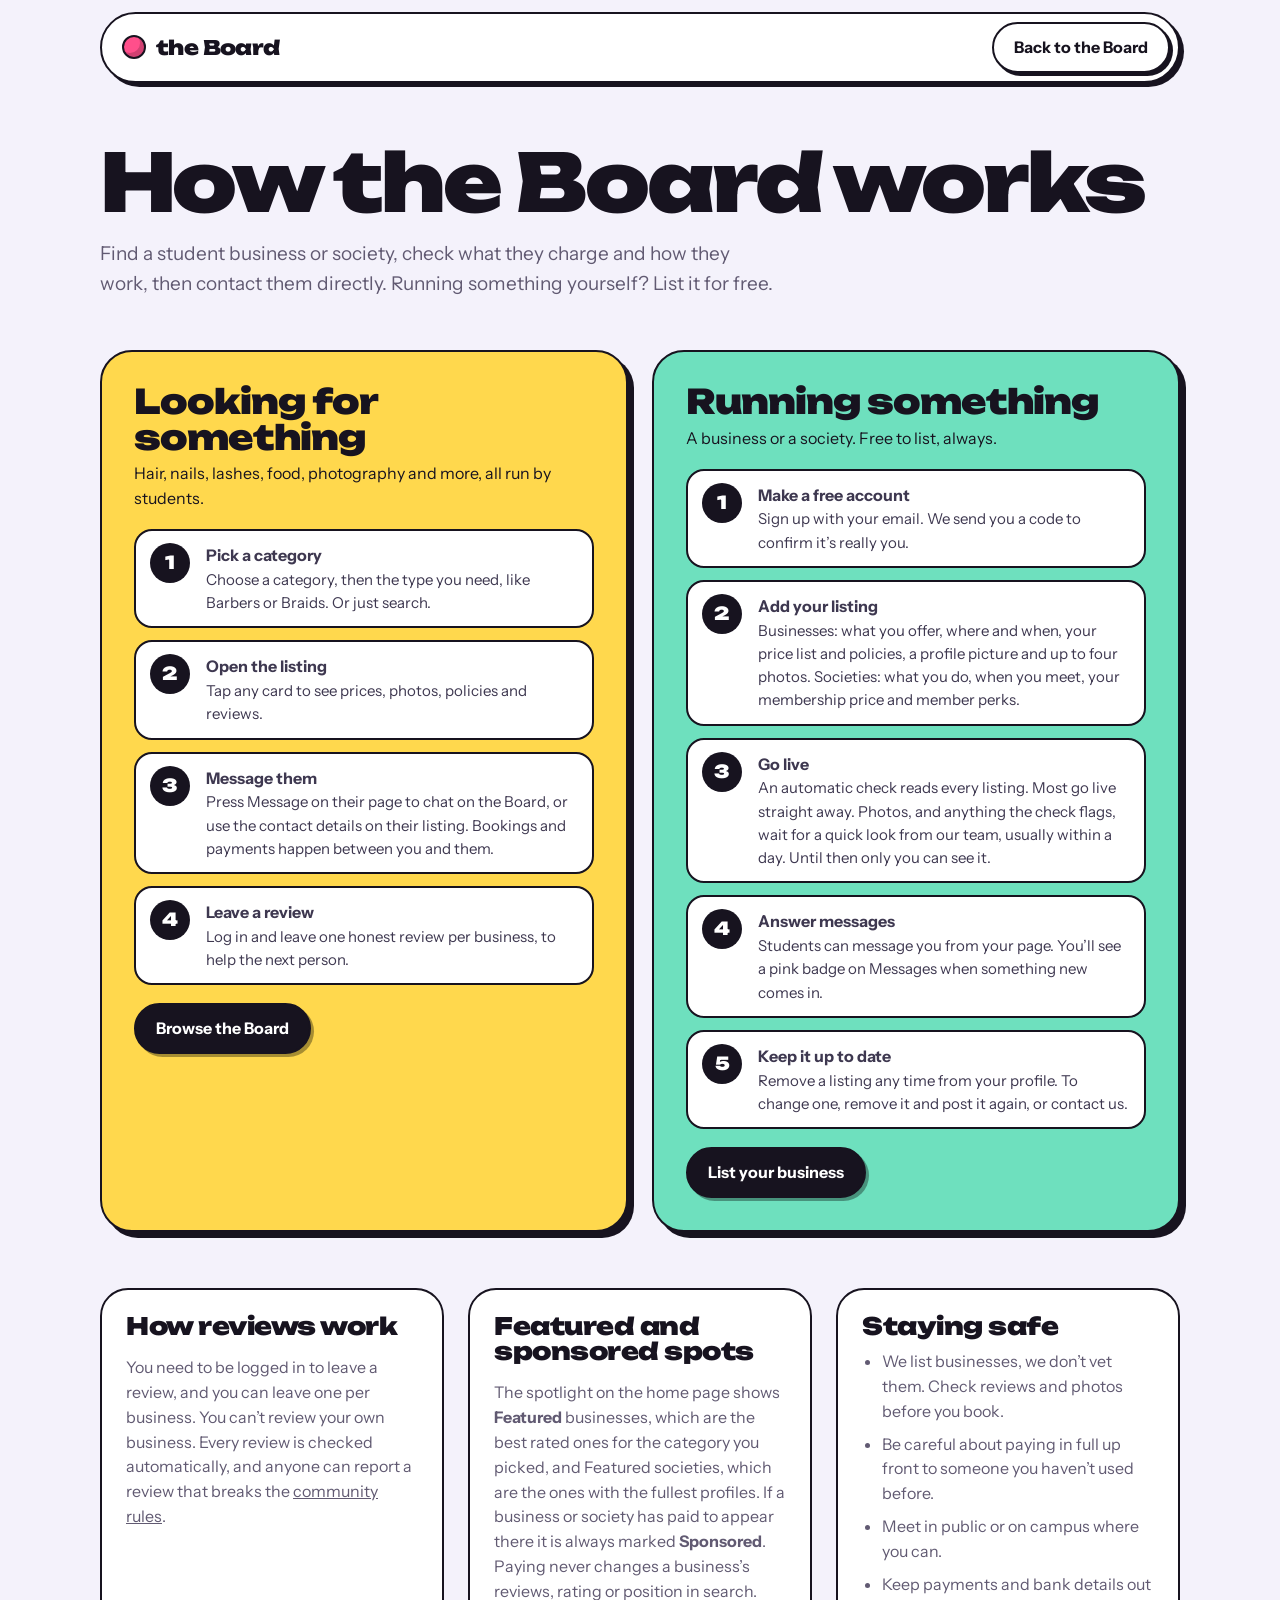
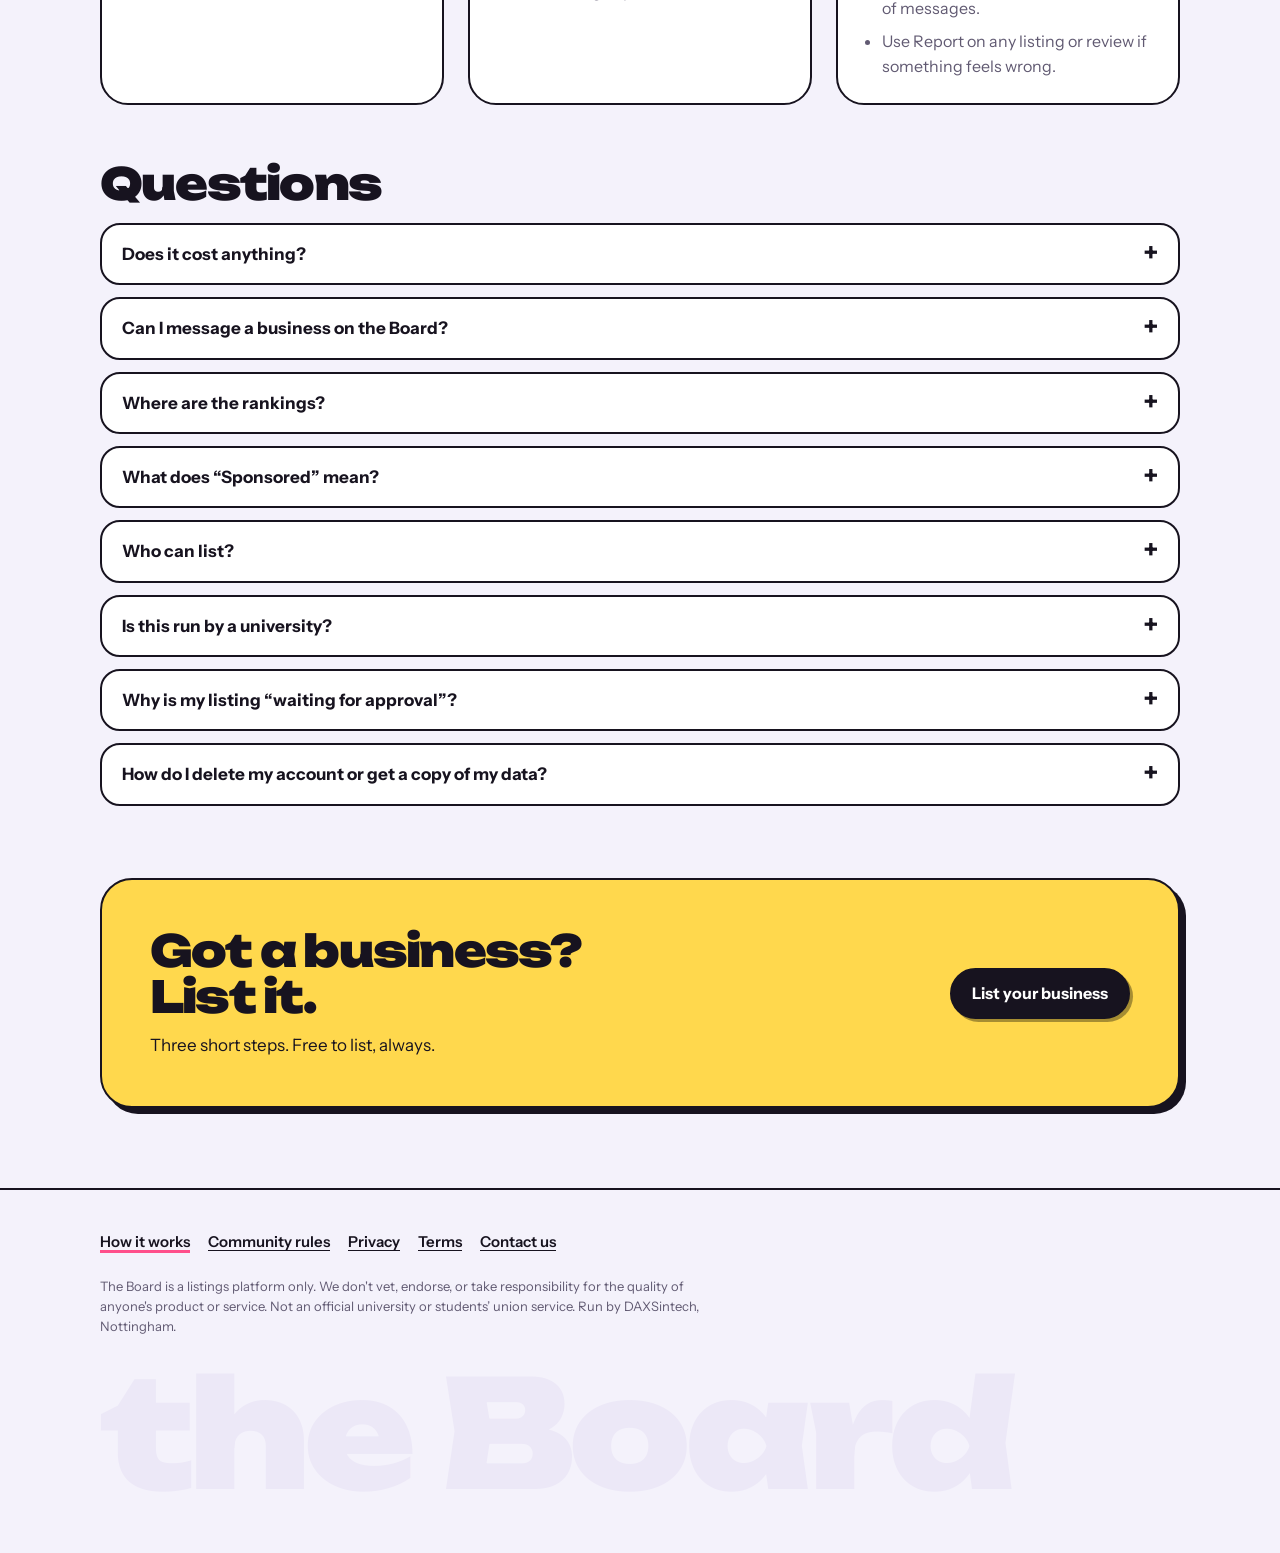
==== commit e8d566a6: "Profile pages, real messaging, rankings page, phone menu and theme switch - Each business and societ" ====
--- a/how-it-works.html
+++ b/how-it-works.html
@@ -34,18 +34,19 @@
       <ol>
         <li><span><b>Pick a category</b><span>Choose a category, then the type you need, like Barbers or Braids. Or just search.</span></span></li>
         <li><span><b>Open the listing</b><span>Tap any card to see prices, photos, policies and reviews.</span></span></li>
-        <li><span><b>Contact them directly</b><span>Every listing shows how to reach the business, usually an Instagram handle, email or phone number. Bookings and payments happen between you and them.</span></span></li>
+        <li><span><b>Message them</b><span>Press Message on their page to chat on the Board, or use the contact details on their listing. Bookings and payments happen between you and them.</span></span></li>
         <li><span><b>Leave a review</b><span>Log in and leave one honest review per business, to help the next person.</span></span></li>
       </ol>
       <a class="btn dark" href="/#browse">Browse the Board</a>
     </div>
     <div class="path" id="businesses" style="background:var(--mint)">
       <h2>Running something</h2>
-      <p>A side hustle, a small business, or a society. Free to list, always.</p>
+      <p>A business or a society. Free to list, always.</p>
       <ol>
         <li><span><b>Make a free account</b><span>Sign up with your email. We send you a code to confirm it’s really you.</span></span></li>
-        <li><span><b>Add your listing</b><span>What you offer, where and when, how to reach you, your price list and policies, a profile picture and up to four photos.</span></span></li>
+        <li><span><b>Add your listing</b><span>Businesses: what you offer, where and when, your price list and policies, a profile picture and up to four photos. Societies: what you do, when you meet, your membership price and member perks.</span></span></li>
         <li><span><b>Go live</b><span>An automatic check reads every listing. Most go live straight away. Photos, and anything the check flags, wait for a quick look from our team, usually within a day. Until then only you can see it.</span></span></li>
+        <li><span><b>Answer messages</b><span>Students can message you from your page. You’ll see a pink badge on Messages when something new comes in.</span></span></li>
         <li><span><b>Keep it up to date</b><span>Remove a listing any time from your profile. To change one, remove it and post it again, or contact us.</span></span></li>
       </ol>
       <a class="btn dark" href="/#list">List your business</a>
@@ -59,7 +60,7 @@
     </div>
     <div class="infobox" id="featured">
       <h2>Featured and sponsored spots</h2>
-      <p>The spotlight on the home page shows <b>Featured</b> businesses, which are the best rated ones for the category you picked. If a business has paid to appear there it is always marked <b>Sponsored</b>. Paying never changes a business’s reviews, rating or position in search.</p>
+      <p>The spotlight on the home page shows <b>Featured</b> businesses, which are the best rated ones for the category you picked, and Featured societies, which are the ones with the fullest profiles. If a business or society has paid to appear there it is always marked <b>Sponsored</b>. Paying never changes a business’s reviews, rating or position in search.</p>
     </div>
     <div class="infobox" id="safety">
       <h2>Staying safe</h2>
@@ -67,6 +68,7 @@
         <li>We list businesses, we don’t vet them. Check reviews and photos before you book.</li>
         <li>Be careful about paying in full up front to someone you haven’t used before.</li>
         <li>Meet in public or on campus where you can.</li>
+        <li>Keep payments and bank details out of messages.</li>
         <li>Use Report on any listing or review if something feels wrong.</li>
       </ul>
     </div>
@@ -75,7 +77,8 @@
   <section class="wrap faq" id="faq" aria-labelledby="faq-h">
     <h2 id="faq-h">Questions</h2>
     <details><summary>Does it cost anything?</summary><p>No. Browsing, reviewing and listing are all free.</p></details>
-    <details><summary>Can I message a business on the Board?</summary><p>Not yet. Use the contact details on their listing. You can copy them with one tap.</p></details>
+    <details><summary>Can I message a business on the Board?</summary><p>Yes. Log in and press Message on their page. Only you and them can read the chat. A pink tick in a circle means sent, a double tick means they’ve read it.</p></details>
+    <details><summary>Where are the rankings?</summary><p>On the <a href="/rankings.html">Rankings</a> page: <b>Top this week</b> uses reviews from the last 7 days, and <b>All time</b> uses every review.</p></details>
     <details><summary>What does “Sponsored” mean?</summary><p>The business paid to be shown in the spotlight. Everything else, including search results, ratings and reviews, is the same for every business.</p></details>
     <details><summary>Who can list?</summary><p>Any student aged 16 or over running a business or a society. You need a free account.</p></details>
     <details><summary>Is this run by a university?</summary><p>No. The Board is made by students and run by DAXSintech. It is not an official university or students’ union service.</p></details>
